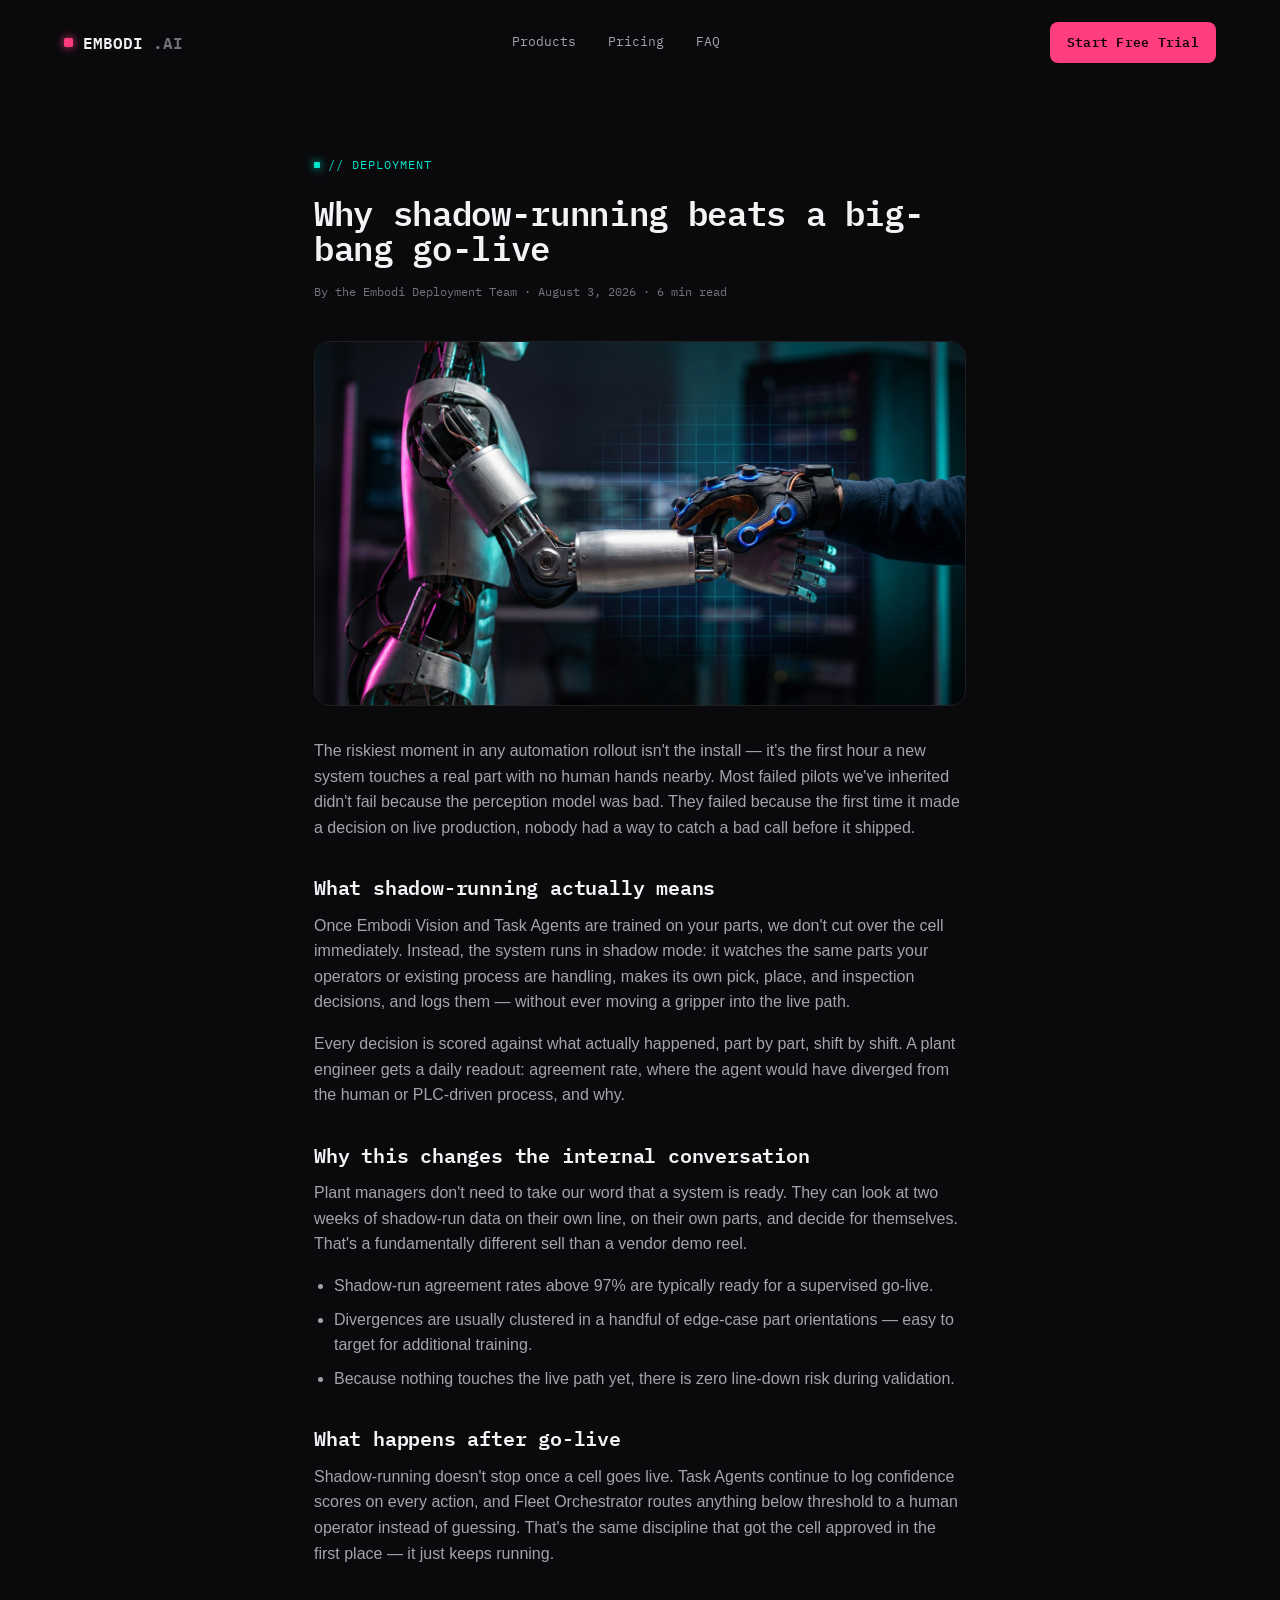
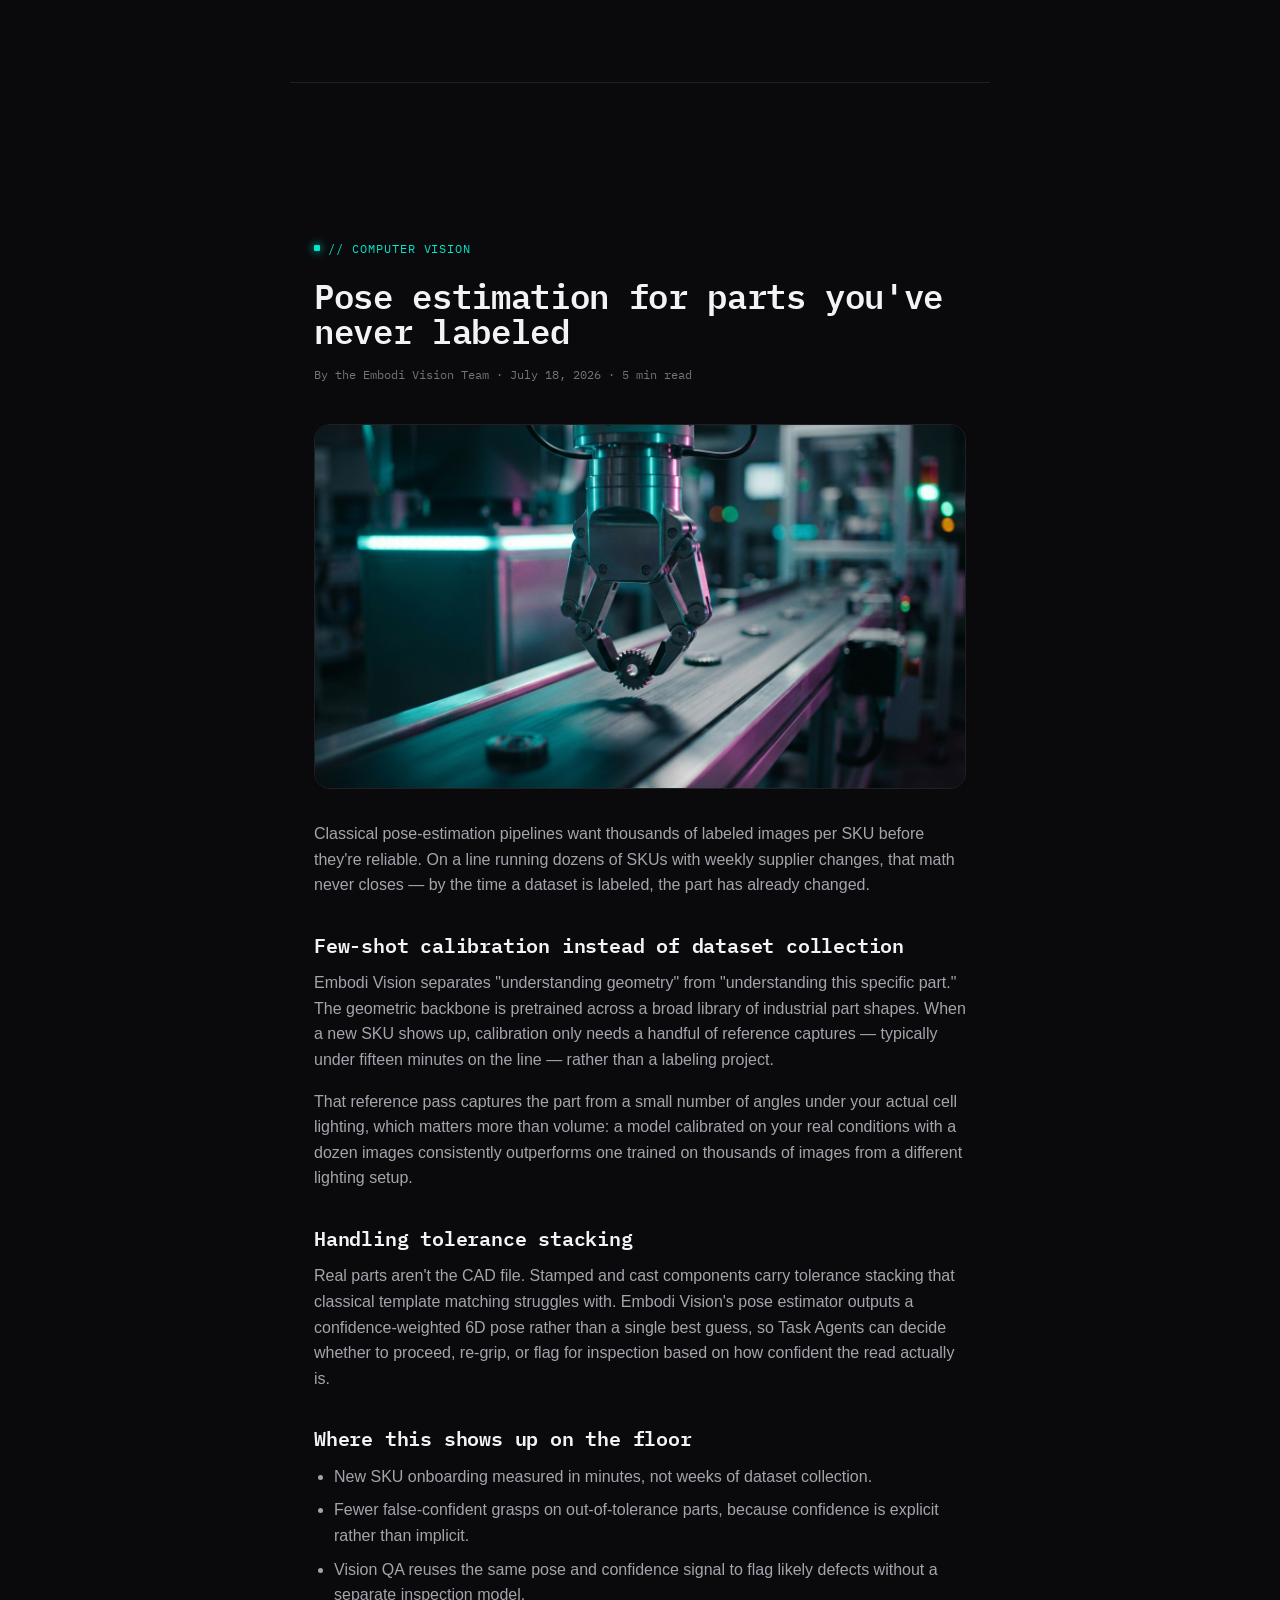
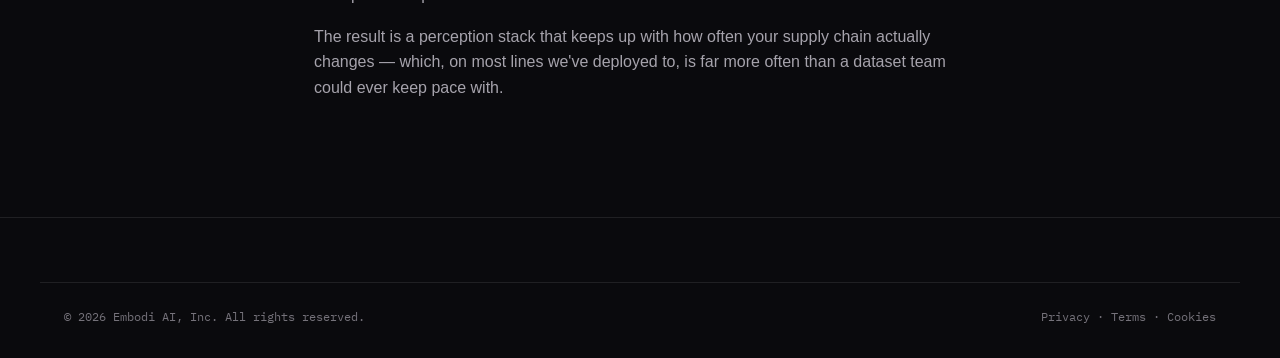
==== blog.html @ 9c12f844 "Add files via upload" ====
<!DOCTYPE html>
<html lang="en">
<head>
<meta charset="UTF-8"><meta name="viewport" content="width=device-width, initial-scale=1.0">
<title>Resources — Embodi AI</title>
<link href="https://fonts.googleapis.com/css2?family=IBM+Plex+Mono:wght@400;500;600;700&display=swap" rel="stylesheet">
<link rel="stylesheet" href="css/styles.css">
</head>
<body>
<nav class="nav scrolled"><div class="wrap"><a href="index.html" class="brand"><span class="dot"></span>EMBODI<span style="color:var(--text-3)">.AI</span></a><div class="nav-links"><a href="index.html#products">Products</a><a href="index.html#pricing">Pricing</a><a href="index.html#faq">FAQ</a></div><div class="nav-cta"><a href="register.html" class="btn btn-primary btn-sm">Start Free Trial</a></div></div></nav>

<article class="article wrap" id="article-1">
  <span class="mono-tag">// deployment</span>
  <h1>Why shadow-running beats a big-bang go-live</h1>
  <div class="meta">By the Embodi Deployment Team · August 3, 2026 · 6 min read</div>
  <img src="images/poster-ai-training.jpg" alt="Technician training a robot arm via demonstration alongside a computer vision overlay">
  <p>The riskiest moment in any automation rollout isn't the install — it's the first hour a new system touches a real part with no human hands nearby. Most failed pilots we've inherited didn't fail because the perception model was bad. They failed because the first time it made a decision on live production, nobody had a way to catch a bad call before it shipped.</p>
  <h2>What shadow-running actually means</h2>
  <p>Once Embodi Vision and Task Agents are trained on your parts, we don't cut over the cell immediately. Instead, the system runs in shadow mode: it watches the same parts your operators or existing process are handling, makes its own pick, place, and inspection decisions, and logs them — without ever moving a gripper into the live path.</p>
  <p>Every decision is scored against what actually happened, part by part, shift by shift. A plant engineer gets a daily readout: agreement rate, where the agent would have diverged from the human or PLC-driven process, and why.</p>
  <h2>Why this changes the internal conversation</h2>
  <p>Plant managers don't need to take our word that a system is ready. They can look at two weeks of shadow-run data on their own line, on their own parts, and decide for themselves. That's a fundamentally different sell than a vendor demo reel.</p>
  <ul>
    <li>Shadow-run agreement rates above 97% are typically ready for a supervised go-live.</li>
    <li>Divergences are usually clustered in a handful of edge-case part orientations — easy to target for additional training.</li>
    <li>Because nothing touches the live path yet, there is zero line-down risk during validation.</li>
  </ul>
  <h2>What happens after go-live</h2>
  <p>Shadow-running doesn't stop once a cell goes live. Task Agents continue to log confidence scores on every action, and Fleet Orchestrator routes anything below threshold to a human operator instead of guessing. That's the same discipline that got the cell approved in the first place — it just keeps running.</p>
</article>

<article class="article wrap" id="article-2" style="border-top:1px solid var(--border);">
  <span class="mono-tag">// computer vision</span>
  <h1>Pose estimation for parts you've never labeled</h1>
  <div class="meta">By the Embodi Vision Team · July 18, 2026 · 5 min read</div>
  <img src="images/poster-robot-demo.jpg" alt="Robotic gripper precisely picking a small mechanical part off a conveyor belt">
  <p>Classical pose-estimation pipelines want thousands of labeled images per SKU before they're reliable. On a line running dozens of SKUs with weekly supplier changes, that math never closes — by the time a dataset is labeled, the part has already changed.</p>
  <h2>Few-shot calibration instead of dataset collection</h2>
  <p>Embodi Vision separates "understanding geometry" from "understanding this specific part." The geometric backbone is pretrained across a broad library of industrial part shapes. When a new SKU shows up, calibration only needs a handful of reference captures — typically under fifteen minutes on the line — rather than a labeling project.</p>
  <p>That reference pass captures the part from a small number of angles under your actual cell lighting, which matters more than volume: a model calibrated on your real conditions with a dozen images consistently outperforms one trained on thousands of images from a different lighting setup.</p>
  <h2>Handling tolerance stacking</h2>
  <p>Real parts aren't the CAD file. Stamped and cast components carry tolerance stacking that classical template matching struggles with. Embodi Vision's pose estimator outputs a confidence-weighted 6D pose rather than a single best guess, so Task Agents can decide whether to proceed, re-grip, or flag for inspection based on how confident the read actually is.</p>
  <h2>Where this shows up on the floor</h2>
  <ul>
    <li>New SKU onboarding measured in minutes, not weeks of dataset collection.</li>
    <li>Fewer false-confident grasps on out-of-tolerance parts, because confidence is explicit rather than implicit.</li>
    <li>Vision QA reuses the same pose and confidence signal to flag likely defects without a separate inspection model.</li>
  </ul>
  <p>The result is a perception stack that keeps up with how often your supply chain actually changes — which, on most lines we've deployed to, is far more often than a dataset team could ever keep pace with.</p>
</article>

<footer><div class="wrap footer-bottom"><span>© 2026 Embodi AI, Inc. All rights reserved.</span><span><a href="privacy.html">Privacy</a> · <a href="terms.html">Terms</a> · <a href="cookies.html">Cookies</a></span></div></footer>
<script src="js/main.js"></script>
</body></html>
---- css/styles.css ----
/* ===========================================================
   EMBODI AI — Design tokens (Monospace Technical / Bento Mosaic)
=========================================================== */
:root{
  --primary:#FF3D7F;
  --secondary:#101014;
  --accent:#00E5CC;
  --soft:#FFF5F8;
  --muted:#75727A;

  --bg:#0A0A0D;
  --surface:#131317;
  --surface-2:#1A1A20;
  --border:rgba(255,255,255,0.09);
  --border-strong:rgba(255,255,255,0.16);
  --text:#F3F2F5;
  --text-2:#A6A3AC;
  --text-3:#75727A;

  --mono:'IBM Plex Mono','SFMono-Regular',Consolas,'Liberation Mono',Menlo,monospace;
  --sans:-apple-system,BlinkMacSystemFont,'Inter','Segoe UI',Roboto,Helvetica,Arial,sans-serif;

  --radius:10px;
  --radius-lg:16px;
  --space-1:4px;--space-2:8px;--space-3:12px;--space-4:16px;--space-5:24px;--space-6:32px;--space-7:48px;--space-8:64px;
  --max:1200px;
  --dur:220ms;
  --ease:cubic-bezier(.16,.84,.44,1);
}

*{margin:0;padding:0;box-sizing:border-box;}
html{scroll-behavior:smooth;}
@media (prefers-reduced-motion:reduce){html{scroll-behavior:auto;}*{animation-duration:0.01ms !important;animation-iteration-count:1 !important;transition-duration:0.01ms !important;}}

body{
  background:var(--bg);
  color:var(--text);
  font-family:var(--sans);
  font-size:16px;
  line-height:1.6;
  -webkit-font-smoothing:antialiased;
  overflow-x:hidden;
}

a{color:inherit;text-decoration:none;}
img{max-width:100%;display:block;}
ul{list-style:none;}
button{font-family:inherit;cursor:pointer;}

.wrap{max-width:var(--max);margin:0 auto;padding:0 24px;}
@media (max-width:640px){.wrap{padding:0 18px;}}

.mono-tag{
  font-family:var(--mono);
  font-size:12px;
  letter-spacing:.08em;
  text-transform:uppercase;
  color:var(--accent);
  display:inline-flex;
  align-items:center;
  gap:8px;
}
.mono-tag::before{content:'';width:6px;height:6px;border-radius:1px;background:var(--accent);box-shadow:0 0 8px var(--accent);}

h1,h2,h3,h4{
  font-family:var(--mono);
  font-weight:600;
  letter-spacing:-0.01em;
  color:var(--text);
}
h1{font-size:clamp(34px,5.4vw,64px);line-height:1.05;}
h2{font-size:clamp(26px,3.4vw,40px);line-height:1.12;}
h3{font-size:19px;line-height:1.3;}
p{color:var(--text-2);}

.section-head{max-width:640px;margin-bottom:var(--space-7);}
.section-head .mono-tag{margin-bottom:var(--space-3);}
.section-head h2{margin-bottom:var(--space-3);}
.section-head p{font-size:16px;}

section{padding:var(--space-8) 0;position:relative;}
@media (max-width:780px){section{padding:56px 0;}}

/* ---------- Buttons ---------- */
.btn{
  display:inline-flex;align-items:center;justify-content:center;gap:8px;
  font-family:var(--mono);font-size:14px;font-weight:600;letter-spacing:.02em;
  padding:13px 22px;border-radius:8px;border:1px solid transparent;
  transition:transform var(--dur) var(--ease),background var(--dur) var(--ease),border-color var(--dur) var(--ease),box-shadow var(--dur) var(--ease);
  min-height:44px;white-space:nowrap;
}
.btn-primary{background:var(--primary);color:#100008;box-shadow:0 0 0 0 rgba(255,61,127,.5);}
.btn-primary:hover{transform:translateY(-1px);box-shadow:0 8px 24px -8px rgba(255,61,127,.6);}
.btn-ghost{background:transparent;color:var(--text);border-color:var(--border-strong);}
.btn-ghost:hover{border-color:var(--accent);color:var(--accent);}
.btn-accent{background:var(--accent);color:#062420;}
.btn-accent:hover{transform:translateY(-1px);box-shadow:0 8px 24px -8px rgba(0,229,204,.5);}
.btn-sm{padding:9px 16px;font-size:13px;min-height:36px;}
.btn-block{width:100%;}

/* ---------- Nav ---------- */
.nav{
  position:fixed;top:0;left:0;right:0;z-index:100;
  border-bottom:1px solid transparent;
  background:rgba(10,10,13,0.7);backdrop-filter:blur(10px);
  transition:padding var(--dur) var(--ease),border-color var(--dur) var(--ease),background var(--dur) var(--ease);
}
.nav .wrap{display:flex;align-items:center;justify-content:space-between;padding-top:22px;padding-bottom:22px;transition:padding var(--dur) var(--ease);}
.nav.scrolled .wrap{padding-top:13px;padding-bottom:13px;}
.nav.scrolled{border-color:var(--border);}
.brand{display:flex;align-items:center;gap:10px;font-family:var(--mono);font-weight:600;font-size:16px;}
.brand .dot{width:9px;height:9px;background:var(--primary);border-radius:2px;box-shadow:0 0 10px var(--primary);}
.nav-links{display:flex;align-items:center;gap:32px;}
.nav-links a{font-family:var(--mono);font-size:13px;color:var(--text-2);transition:color var(--dur);}
.nav-links a:hover{color:var(--text);}
.nav-cta{display:flex;align-items:center;gap:12px;}
.nav-toggle{display:none;background:none;border:1px solid var(--border-strong);border-radius:6px;width:40px;height:40px;color:var(--text);}
@media (max-width:900px){
  .nav-links{position:fixed;top:64px;left:0;right:0;background:var(--surface);border-bottom:1px solid var(--border);flex-direction:column;align-items:flex-start;gap:0;padding:8px 24px 20px;transform:translateY(-8px);opacity:0;pointer-events:none;transition:opacity var(--dur),transform var(--dur);}
  .nav-links.open{opacity:1;pointer-events:auto;transform:translateY(0);}
  .nav-links a{padding:12px 0;width:100%;border-bottom:1px solid var(--border);}
  .nav-toggle{display:flex;align-items:center;justify-content:center;}
  .nav-cta .btn-ghost{display:none;}
}

/* ---------- Hero ---------- */
.hero{padding-top:150px;padding-bottom:var(--space-8);position:relative;}
.hero-grid{display:grid;grid-template-columns:1.1fr .9fr;gap:48px;align-items:center;}
@media (max-width:900px){.hero-grid{grid-template-columns:1fr;gap:36px;}}
.hero-copy p.lead{font-size:18px;margin:20px 0 32px;max-width:520px;}
.hero-actions{display:flex;gap:14px;flex-wrap:wrap;margin-bottom:36px;}
.hero-stats{display:flex;gap:32px;flex-wrap:wrap;border-top:1px solid var(--border);padding-top:24px;}
.hero-stats div{display:flex;flex-direction:column;gap:4px;}
.hero-stats .num{font-family:var(--mono);font-size:24px;color:var(--text);}
.hero-stats .lbl{font-size:12px;color:var(--text-3);text-transform:uppercase;letter-spacing:.06em;}
.hero-visual{position:relative;border:1px solid var(--border);border-radius:var(--radius-lg);overflow:hidden;background:var(--surface);}
.hero-visual img{width:100%;height:100%;object-fit:cover;aspect-ratio:4/3;}
.hero-visual::after{content:'';position:absolute;inset:0;background:linear-gradient(180deg,rgba(10,10,13,0) 40%,rgba(10,10,13,.85));}
.hero-visual .frame-label{position:absolute;top:14px;left:14px;z-index:2;font-family:var(--mono);font-size:11px;color:var(--accent);background:rgba(10,10,13,.6);padding:5px 9px;border:1px solid var(--border);border-radius:5px;letter-spacing:.05em;}
.hero-visual .rec{position:absolute;top:14px;right:14px;z-index:2;font-family:var(--mono);font-size:11px;color:var(--primary);display:flex;align-items:center;gap:6px;background:rgba(10,10,13,.6);padding:5px 9px;border:1px solid var(--border);border-radius:5px;}
.hero-visual .rec::before{content:'';width:6px;height:6px;border-radius:50%;background:var(--primary);animation:pulse 1.4s infinite;}
@keyframes pulse{0%,100%{opacity:1;}50%{opacity:.3;}}

.logo-strip{border-top:1px solid var(--border);border-bottom:1px solid var(--border);padding:28px 0;}
.logo-strip .wrap{display:flex;align-items:center;justify-content:space-between;flex-wrap:wrap;gap:20px;}
.logo-strip span{font-family:var(--mono);font-size:13px;color:var(--text-3);letter-spacing:.04em;}

/* ---------- Bento grid ---------- */
.bento{display:grid;grid-template-columns:repeat(4,1fr);grid-auto-rows:minmax(180px,auto);gap:16px;}
@media (max-width:900px){.bento{grid-template-columns:repeat(2,1fr);}}
@media (max-width:560px){.bento{grid-template-columns:1fr;}}
.bento-card{
  grid-column:span 2;background:var(--surface);border:1px solid var(--border);border-radius:var(--radius-lg);
  padding:28px;display:flex;flex-direction:column;justify-content:flex-end;position:relative;overflow:hidden;
  transition:border-color var(--dur) var(--ease),transform var(--dur) var(--ease);
}
.bento-card:hover{border-color:var(--border-strong);transform:translateY(-2px);}
.bento-card.c-1{grid-column:span 2;grid-row:span 2;}
.bento-card.c-2{grid-column:span 2;}
.bento-card.c-3{grid-column:span 1;}
.bento-card.c-4{grid-column:span 1;}
.bento-card.c-wide{grid-column:span 4;}
@media (max-width:900px){.bento-card,.bento-card.c-1,.bento-card.c-2,.bento-card.c-3,.bento-card.c-4,.bento-card.c-wide{grid-column:span 2;grid-row:auto;}}
@media (max-width:560px){.bento-card,.bento-card.c-1,.bento-card.c-2,.bento-card.c-3,.bento-card.c-4,.bento-card.c-wide{grid-column:span 1;}}
.bento-card .idx{position:absolute;top:20px;right:20px;font-family:var(--mono);font-size:12px;color:var(--text-3);}
.bento-card .icon{width:38px;height:38px;border:1px solid var(--border-strong);border-radius:8px;display:flex;align-items:center;justify-content:center;color:var(--accent);margin-bottom:16px;font-family:var(--mono);}
.bento-card h3{margin-bottom:8px;}
.bento-card p{font-size:14px;}
.bento-card.glow{background:radial-gradient(120% 120% at 0% 0%, rgba(255,61,127,.14), var(--surface) 55%);}
.bento-card.glow-accent{background:radial-gradient(120% 120% at 100% 0%, rgba(0,229,204,.14), var(--surface) 55%);}

/* ---------- Product / video section ---------- */
.product-tabs{display:flex;gap:10px;flex-wrap:wrap;margin-bottom:32px;}
.product-tab{font-family:var(--mono);font-size:13px;padding:9px 16px;border:1px solid var(--border);border-radius:7px;color:var(--text-2);background:var(--surface);transition:all var(--dur);}
.product-tab.active{color:var(--bg);background:var(--accent);border-color:var(--accent);}

.video-showcase{display:grid;grid-template-columns:1.3fr 1fr;gap:20px;}
@media (max-width:900px){.video-showcase{grid-template-columns:1fr;}}
.video-primary{position:relative;border-radius:var(--radius-lg);overflow:hidden;border:1px solid var(--border);background:var(--surface);aspect-ratio:16/10;}
.video-primary video,.video-primary .poster-img{width:100%;height:100%;object-fit:cover;position:absolute;inset:0;}
.video-primary .poster-img{transition:opacity var(--dur) var(--ease);}
.video-primary.playing .poster-img{opacity:0;pointer-events:none;}
.video-caption{position:absolute;bottom:0;left:0;right:0;padding:20px;background:linear-gradient(180deg,transparent,rgba(0,0,0,.75));z-index:2;display:flex;justify-content:space-between;align-items:flex-end;gap:12px;}
.video-caption .path{font-family:var(--mono);font-size:11px;color:var(--accent);}
.play-btn{position:absolute;top:50%;left:50%;transform:translate(-50%,-50%);width:64px;height:64px;border-radius:50%;background:rgba(10,10,13,.55);border:1px solid rgba(255,255,255,.3);display:flex;align-items:center;justify-content:center;color:#fff;z-index:3;transition:transform var(--dur),background var(--dur);backdrop-filter:blur(4px);}
.play-btn:hover{transform:translate(-50%,-50%) scale(1.08);background:var(--primary);}
.video-primary.playing .play-btn{opacity:0;pointer-events:none;}

.video-list{display:flex;flex-direction:column;gap:14px;}
.video-thumb{display:flex;gap:14px;padding:12px;border:1px solid var(--border);border-radius:12px;background:var(--surface);cursor:pointer;transition:border-color var(--dur);}
.video-thumb:hover{border-color:var(--accent);}
.video-thumb.active{border-color:var(--accent);background:var(--surface-2);}
.video-thumb .thumb-img{width:88px;height:64px;border-radius:8px;overflow:hidden;flex-shrink:0;position:relative;}
.video-thumb .thumb-img img{width:100%;height:100%;object-fit:cover;}
.video-thumb .thumb-img::after{content:'▶';position:absolute;inset:0;display:flex;align-items:center;justify-content:center;font-size:11px;color:#fff;background:rgba(0,0,0,.25);}
.video-thumb .meta h4{font-family:var(--mono);font-size:13px;margin-bottom:4px;color:var(--text);}
.video-thumb .meta span{font-size:12px;color:var(--text-3);font-family:var(--mono);}

.video-note{margin-top:20px;padding:14px 16px;border:1px dashed var(--border-strong);border-radius:10px;font-family:var(--mono);font-size:12px;color:var(--text-3);display:flex;gap:10px;align-items:flex-start;}

/* ---------- Tool ---------- */
.tool-card{background:var(--surface);border:1px solid var(--border);border-radius:var(--radius-lg);padding:36px;display:grid;grid-template-columns:1fr 1fr;gap:32px;}
@media (max-width:800px){.tool-card{grid-template-columns:1fr;padding:24px;}}
.field{margin-bottom:16px;}
.field label{display:block;font-family:var(--mono);font-size:12px;color:var(--text-2);margin-bottom:8px;text-transform:uppercase;letter-spacing:.05em;}
.field select,.field input{
  width:100%;background:var(--bg);border:1px solid var(--border-strong);color:var(--text);
  padding:11px 12px;border-radius:7px;font-family:var(--sans);font-size:14px;min-height:44px;
}
.field select:focus,.field input:focus{outline:2px solid var(--accent);outline-offset:1px;}
.tool-output{background:var(--bg);border:1px solid var(--border);border-radius:10px;padding:20px;font-family:var(--mono);font-size:13px;color:var(--text-2);min-height:220px;}
.tool-output .line{margin-bottom:8px;display:flex;justify-content:space-between;gap:12px;border-bottom:1px dashed var(--border);padding-bottom:8px;}
.tool-output .line b{color:var(--text);font-weight:600;}
.tool-output .verdict{margin-top:14px;padding:12px;border-radius:8px;background:rgba(0,229,204,.08);border:1px solid rgba(0,229,204,.35);color:var(--accent);}
.tool-output .placeholder{color:var(--text-3);}

/* ---------- How it works ---------- */
.steps{display:grid;grid-template-columns:repeat(4,1fr);gap:20px;}
@media (max-width:900px){.steps{grid-template-columns:repeat(2,1fr);}}
@media (max-width:560px){.steps{grid-template-columns:1fr;}}
.step{border:1px solid var(--border);border-radius:12px;padding:22px;background:var(--surface);}
.step .num{font-family:var(--mono);color:var(--primary);font-size:13px;margin-bottom:14px;display:block;}

/* ---------- Testimonials ---------- */
.testi-track{overflow:hidden;position:relative;}
.testi-slide{display:none;border:1px solid var(--border);border-radius:var(--radius-lg);background:var(--surface);padding:36px;}
.testi-slide.active{display:block;}
.testi-slide p{font-size:19px;color:var(--text);font-family:var(--sans);margin-bottom:24px;}
.testi-person{display:flex;justify-content:space-between;align-items:center;font-family:var(--mono);font-size:13px;color:var(--text-2);flex-wrap:wrap;gap:8px;}
.testi-dots{display:flex;gap:8px;justify-content:center;margin-top:20px;}
.testi-dots button{width:8px;height:8px;border-radius:50%;border:none;background:var(--border-strong);}
.testi-dots button.active{background:var(--accent);}

/* ---------- Pricing ---------- */
.pricing-grid{display:grid;grid-template-columns:repeat(3,1fr);gap:20px;}
@media (max-width:900px){.pricing-grid{grid-template-columns:1fr;}}
.price-card{border:1px solid var(--border);border-radius:var(--radius-lg);padding:30px;background:var(--surface);display:flex;flex-direction:column;}
.price-card.featured{border-color:var(--primary);background:radial-gradient(140% 100% at 50% 0%,rgba(255,61,127,.12),var(--surface) 60%);position:relative;}
.price-card.featured::before{content:'MOST DEPLOYED';position:absolute;top:-1px;right:20px;background:var(--primary);color:#100008;font-family:var(--mono);font-size:10px;letter-spacing:.06em;padding:5px 10px;border-radius:0 0 6px 6px;}
.price-name{font-family:var(--mono);font-size:13px;color:var(--text-3);text-transform:uppercase;letter-spacing:.06em;margin-bottom:14px;}
.price-amount{font-family:var(--mono);font-size:38px;color:var(--text);margin-bottom:4px;}
.price-amount span{font-size:14px;color:var(--text-3);}
.price-desc{font-size:14px;margin-bottom:24px;}
.price-features{margin-bottom:28px;flex-grow:1;}
.price-features li{font-size:14px;color:var(--text-2);padding:9px 0;border-bottom:1px solid var(--border);display:flex;gap:10px;}
.price-features li::before{content:'✓';color:var(--accent);font-family:var(--mono);}

/* ---------- FAQ ---------- */
.faq-item{border-bottom:1px solid var(--border);}
.faq-q{display:flex;justify-content:space-between;align-items:center;padding:22px 0;cursor:pointer;gap:16px;}
.faq-q h3{font-size:16px;}
.faq-q .plus{font-family:var(--mono);color:var(--accent);flex-shrink:0;transition:transform var(--dur);}
.faq-item.open .plus{transform:rotate(45deg);}
.faq-a{max-height:0;overflow:hidden;transition:max-height var(--dur) var(--ease);}
.faq-a p{padding-bottom:22px;font-size:15px;max-width:680px;}

/* ---------- Blog teaser ---------- */
.blog-grid{display:grid;grid-template-columns:repeat(3,1fr);gap:20px;}
@media (max-width:900px){.blog-grid{grid-template-columns:1fr;}}
.blog-card{border:1px solid var(--border);border-radius:var(--radius-lg);background:var(--surface);padding:26px;display:flex;flex-direction:column;transition:border-color var(--dur);}
.blog-card:hover{border-color:var(--accent);}
.blog-card .mono-tag{margin-bottom:16px;}
.blog-card h3{margin-bottom:10px;}
.blog-card p{font-size:14px;margin-bottom:20px;flex-grow:1;}
.blog-card .read{font-family:var(--mono);font-size:13px;color:var(--accent);}

/* ---------- CTA banner ---------- */
.cta-banner{border:1px solid var(--border);border-radius:var(--radius-lg);background:radial-gradient(120% 160% at 50% 100%,rgba(255,61,127,.16),var(--surface) 60%);padding:64px 40px;text-align:center;}
.cta-banner h2{margin-bottom:14px;}
.cta-banner p{margin:0 auto 30px;max-width:520px;}
.cta-actions{display:flex;gap:14px;justify-content:center;flex-wrap:wrap;}

/* ---------- Footer ---------- */
footer{border-top:1px solid var(--border);padding:64px 0 32px;}
.footer-grid{display:grid;grid-template-columns:1.4fr 1fr 1fr 1fr;gap:32px;margin-bottom:48px;}
@media (max-width:800px){.footer-grid{grid-template-columns:1fr 1fr;}}
@media (max-width:480px){.footer-grid{grid-template-columns:1fr;}}
.footer-brand p{font-size:14px;max-width:280px;margin-top:14px;}
.footer-col h4{font-family:var(--mono);font-size:12px;color:var(--text-3);text-transform:uppercase;letter-spacing:.06em;margin-bottom:16px;}
.footer-col a{display:block;font-size:14px;color:var(--text-2);padding:6px 0;}
.footer-col a:hover{color:var(--accent);}
.footer-bottom{border-top:1px solid var(--border);padding-top:24px;display:flex;justify-content:space-between;align-items:center;flex-wrap:wrap;gap:12px;}
.footer-bottom span{font-family:var(--mono);font-size:12px;color:var(--text-3);}

/* ---------- Cookie banner ---------- */
.cookie-banner{position:fixed;bottom:20px;left:20px;right:20px;max-width:520px;z-index:200;background:var(--surface-2);border:1px solid var(--border-strong);border-radius:var(--radius-lg);padding:22px;box-shadow:0 20px 50px -20px rgba(0,0,0,.6);transform:translateY(20px);opacity:0;pointer-events:none;transition:transform var(--dur) var(--ease),opacity var(--dur) var(--ease);}
.cookie-banner.show{transform:translateY(0);opacity:1;pointer-events:auto;}
.cookie-banner p{font-size:13px;margin-bottom:16px;}
.cookie-banner .actions{display:flex;gap:10px;flex-wrap:wrap;}

/* ---------- Reveal ---------- */
.reveal{opacity:0;transform:translateY(14px);transition:opacity .6s var(--ease),transform .6s var(--ease);}
.reveal.in{opacity:1;transform:translateY(0);}
@media (prefers-reduced-motion:reduce){.reveal{opacity:1;transform:none;}}

/* ---------- Simple pages (legal/auth) ---------- */
.simple-page{padding-top:140px;padding-bottom:96px;}
.simple-page .doc{max-width:760px;}
.simple-page h1{font-size:32px;margin-bottom:12px;}
.simple-page .updated{font-family:var(--mono);font-size:12px;color:var(--text-3);margin-bottom:40px;}
.simple-page h2{font-size:19px;margin:32px 0 12px;}
.simple-page p,.simple-page li{color:var(--text-2);font-size:15px;margin-bottom:12px;}
.simple-page ul{padding-left:20px;}
.simple-page li{list-style:disc;}

.auth-wrap{max-width:420px;margin:0 auto;padding-top:150px;padding-bottom:100px;}
.auth-card{border:1px solid var(--border);border-radius:var(--radius-lg);background:var(--surface);padding:36px;}
.auth-card h1{font-size:24px;margin-bottom:8px;}
.auth-card .sub{font-size:14px;color:var(--text-2);margin-bottom:28px;}
.auth-divider{display:flex;align-items:center;gap:12px;margin:22px 0;font-family:var(--mono);font-size:11px;color:var(--text-3);text-transform:uppercase;}
.auth-divider::before,.auth-divider::after{content:'';flex:1;height:1px;background:var(--border);}
.auth-foot{text-align:center;font-size:13px;color:var(--text-2);margin-top:20px;}
.auth-foot a{color:var(--accent);}

/* Blog article page */
.article{max-width:700px;margin:0 auto;padding-top:150px;padding-bottom:100px;}
.article .mono-tag{margin-bottom:20px;}
.article h1{font-size:34px;margin-bottom:16px;}
.article .meta{font-family:var(--mono);font-size:12px;color:var(--text-3);margin-bottom:40px;}
.article h2{font-size:20px;margin:36px 0 14px;}
.article p{color:var(--text-2);font-size:16px;margin-bottom:16px;}
.article img{border-radius:var(--radius-lg);margin:32px 0;border:1px solid var(--border);}
.article ul{padding-left:20px;margin-bottom:16px;}
.article li{color:var(--text-2);list-style:disc;margin-bottom:8px;}
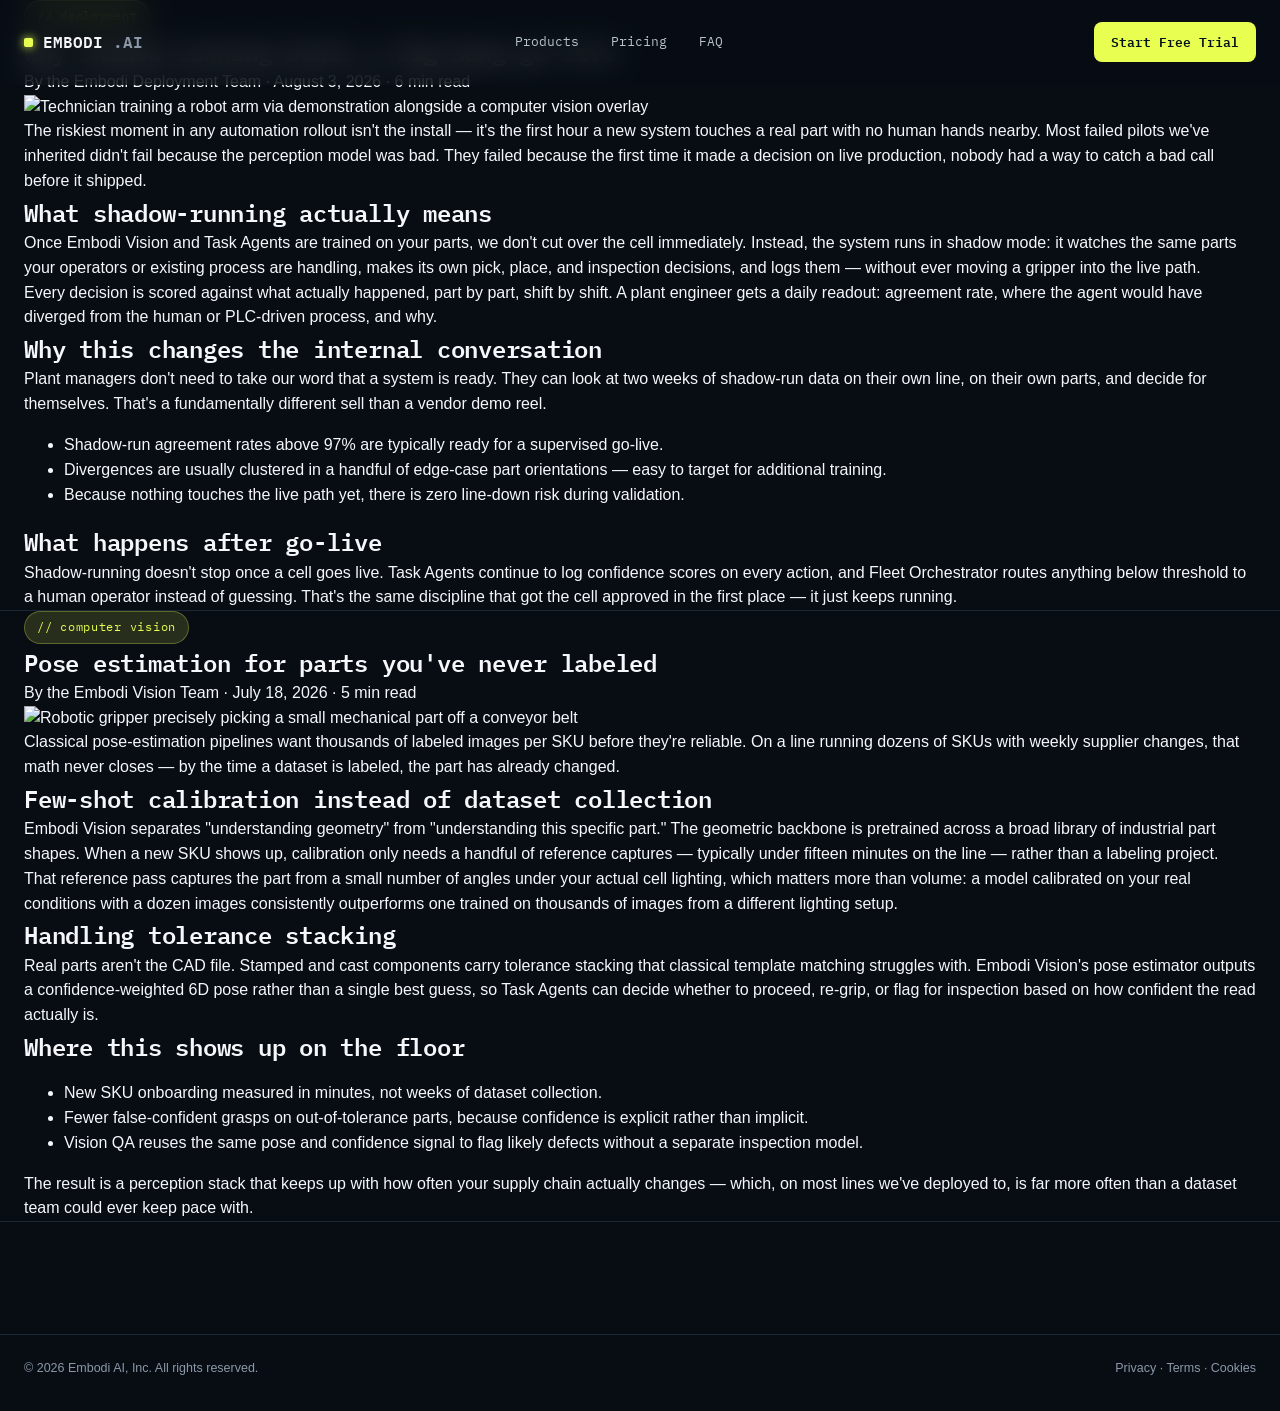
==== commit 6e74954e: "Add files via upload" ====
--- a/blog.html
+++ b/blog.html
@@ -7,7 +7,7 @@
 <link rel="stylesheet" href="css/styles.css">
 </head>
 <body>
-<nav class="nav scrolled"><div class="wrap"><a href="index.html" class="brand"><span class="dot"></span>EMBODI<span style="color:var(--text-3)">.AI</span></a><div class="nav-links"><a href="index.html#products">Products</a><a href="index.html#pricing">Pricing</a><a href="index.html#faq">FAQ</a></div><div class="nav-cta"><a href="register.html" class="btn btn-primary btn-sm">Start Free Trial</a></div></div></nav>
+<nav class="nav scrolled"><div class="wrap"><a href="index.html" class="brand"><span class="brand-text"><span class="dot"></span>EMBODI<span style="color:var(--text-3)">.AI</span></span><img class="logo-img" alt="Embodi AI logo"></a><div class="nav-links"><a href="index.html#products">Products</a><a href="index.html#pricing">Pricing</a><a href="index.html#faq">FAQ</a></div><div class="nav-cta"><a href="register.html" class="btn btn-primary btn-sm">Start Free Trial</a></div></div></nav>
 
 <article class="article wrap" id="article-1">
   <span class="mono-tag">// deployment</span>
--- a/css/styles.css
+++ b/css/styles.css
@@ -1,324 +1,238 @@
-/* ===========================================================
-   EMBODI AI — Design tokens (Monospace Technical / Bento Mosaic)
-=========================================================== */
+/* Embodi AI — Industrial Dark + Cyan theme */
 :root{
-  --primary:#FF3D7F;
-  --secondary:#101014;
-  --accent:#00E5CC;
-  --soft:#FFF5F8;
-  --muted:#75727A;
-
-  --bg:#0A0A0D;
-  --surface:#131317;
-  --surface-2:#1A1A20;
-  --border:rgba(255,255,255,0.09);
-  --border-strong:rgba(255,255,255,0.16);
-  --text:#F3F2F5;
-  --text-2:#A6A3AC;
-  --text-3:#75727A;
-
-  --mono:'IBM Plex Mono','SFMono-Regular',Consolas,'Liberation Mono',Menlo,monospace;
-  --sans:-apple-system,BlinkMacSystemFont,'Inter','Segoe UI',Roboto,Helvetica,Arial,sans-serif;
-
+  --bg:#080D14;
+  --surface:#101820;
+  --surface-2:#16202B;
+  --primary:#E8FF52;
+  --primary-dim:rgba(232,255,82,.14);
+  --accent:#FFF176;
+  --text:#F5F7FA;
+  --text-2:#B7C2CC;
+  --text-3:#8B98A8;
+  --border:#1B2733;
+  --border-strong:#24313D;
+  --mono:'IBM Plex Mono',ui-monospace,SFMono-Regular,Menlo,monospace;
+  --sans:-apple-system,BlinkMacSystemFont,'Segoe UI',Roboto,Helvetica,Arial,sans-serif;
   --radius:10px;
   --radius-lg:16px;
   --space-1:4px;--space-2:8px;--space-3:12px;--space-4:16px;--space-5:24px;--space-6:32px;--space-7:48px;--space-8:64px;
-  --max:1200px;
+  --max:1760px;
   --dur:220ms;
   --ease:cubic-bezier(.16,.84,.44,1);
 }
-
-*{margin:0;padding:0;box-sizing:border-box;}
+*,*::before,*::after{box-sizing:border-box;}
 html{scroll-behavior:smooth;}
-@media (prefers-reduced-motion:reduce){html{scroll-behavior:auto;}*{animation-duration:0.01ms !important;animation-iteration-count:1 !important;transition-duration:0.01ms !important;}}
-
-body{
-  background:var(--bg);
-  color:var(--text);
-  font-family:var(--sans);
-  font-size:16px;
-  line-height:1.6;
-  -webkit-font-smoothing:antialiased;
-  overflow-x:hidden;
-}
-
+body{margin:0;background:var(--bg);color:var(--text);font-family:var(--sans);line-height:1.55;-webkit-font-smoothing:antialiased;overflow-x:hidden;}
+img{max-width:100%;display:block;}
 a{color:inherit;text-decoration:none;}
-img{max-width:100%;display:block;}
-ul{list-style:none;}
+h1,h2,h3,h4{margin:0;font-family:var(--mono);font-weight:600;letter-spacing:-0.01em;}
+p{margin:0;}
 button{font-family:inherit;cursor:pointer;}
-
 .wrap{max-width:var(--max);margin:0 auto;padding:0 24px;}
 @media (max-width:640px){.wrap{padding:0 18px;}}
-
-.mono-tag{
-  font-family:var(--mono);
-  font-size:12px;
-  letter-spacing:.08em;
-  text-transform:uppercase;
-  color:var(--accent);
-  display:inline-flex;
-  align-items:center;
-  gap:8px;
-}
-.mono-tag::before{content:'';width:6px;height:6px;border-radius:1px;background:var(--accent);box-shadow:0 0 8px var(--accent);}
-
-h1,h2,h3,h4{
-  font-family:var(--mono);
-  font-weight:600;
-  letter-spacing:-0.01em;
-  color:var(--text);
-}
-h1{font-size:clamp(34px,5.4vw,64px);line-height:1.05;}
-h2{font-size:clamp(26px,3.4vw,40px);line-height:1.12;}
-h3{font-size:19px;line-height:1.3;}
-p{color:var(--text-2);}
-
-.section-head{max-width:640px;margin-bottom:var(--space-7);}
-.section-head .mono-tag{margin-bottom:var(--space-3);}
-.section-head h2{margin-bottom:var(--space-3);}
-.section-head p{font-size:16px;}
-
-section{padding:var(--space-8) 0;position:relative;}
-@media (max-width:780px){section{padding:56px 0;}}
-
-/* ---------- Buttons ---------- */
-.btn{
-  display:inline-flex;align-items:center;justify-content:center;gap:8px;
-  font-family:var(--mono);font-size:14px;font-weight:600;letter-spacing:.02em;
-  padding:13px 22px;border-radius:8px;border:1px solid transparent;
-  transition:transform var(--dur) var(--ease),background var(--dur) var(--ease),border-color var(--dur) var(--ease),box-shadow var(--dur) var(--ease);
-  min-height:44px;white-space:nowrap;
-}
-.btn-primary{background:var(--primary);color:#100008;box-shadow:0 0 0 0 rgba(255,61,127,.5);}
-.btn-primary:hover{transform:translateY(-1px);box-shadow:0 8px 24px -8px rgba(255,61,127,.6);}
+.mono-tag{display:inline-flex;align-items:center;gap:8px;font-family:var(--mono);font-size:12px;letter-spacing:.06em;color:var(--primary);background:var(--primary-dim);border:1px solid rgba(232,255,82,.28);padding:6px 12px;border-radius:999px;}
+.section{padding:96px 0;position:relative;}
+@media (max-width:768px){.section{padding:64px 0;}}
+.section-head{max-width:720px;margin:0 auto 48px;text-align:center;}
+.section-head h2{font-size:clamp(26px,3.6vw,38px);margin-top:14px;text-wrap:balance;line-height:1.25;}
+.section-head p{color:var(--text-2);margin-top:14px;font-size:16px;}
+
+/* Buttons */
+.btn{display:inline-flex;align-items:center;justify-content:center;gap:8px;padding:13px 24px;border-radius:8px;font-family:var(--mono);font-size:14px;font-weight:600;border:1px solid transparent;transition:transform var(--dur) var(--ease),background var(--dur),border-color var(--dur),box-shadow var(--dur);white-space:nowrap;}
+.btn-primary{background:var(--primary);color:#04121A;box-shadow:0 0 0 0 rgba(232,255,82,.4);}
+.btn-primary:hover{transform:translateY(-2px);box-shadow:0 8px 24px rgba(232,255,82,.28);}
 .btn-ghost{background:transparent;color:var(--text);border-color:var(--border-strong);}
-.btn-ghost:hover{border-color:var(--accent);color:var(--accent);}
-.btn-accent{background:var(--accent);color:#062420;}
-.btn-accent:hover{transform:translateY(-1px);box-shadow:0 8px 24px -8px rgba(0,229,204,.5);}
-.btn-sm{padding:9px 16px;font-size:13px;min-height:36px;}
-.btn-block{width:100%;}
-
-/* ---------- Nav ---------- */
-.nav{
-  position:fixed;top:0;left:0;right:0;z-index:100;
-  border-bottom:1px solid transparent;
-  background:rgba(10,10,13,0.7);backdrop-filter:blur(10px);
-  transition:padding var(--dur) var(--ease),border-color var(--dur) var(--ease),background var(--dur) var(--ease);
-}
+.btn-ghost:hover{border-color:var(--primary);color:var(--primary);}
+.btn-sm{padding:9px 16px;font-size:13px;}
+.btn-lg{padding:16px 30px;font-size:15px;}
+.btn[disabled]{opacity:.6;cursor:not-allowed;transform:none !important;}
+
+/* Nav */
+.nav{position:fixed;top:0;left:0;right:0;z-index:100;border-bottom:1px solid transparent;background:rgba(8,13,20,.7);backdrop-filter:blur(14px);-webkit-backdrop-filter:blur(14px);}
 .nav .wrap{display:flex;align-items:center;justify-content:space-between;padding-top:22px;padding-bottom:22px;transition:padding var(--dur) var(--ease);}
 .nav.scrolled .wrap{padding-top:13px;padding-bottom:13px;}
 .nav.scrolled{border-color:var(--border);}
 .brand{display:flex;align-items:center;gap:10px;font-family:var(--mono);font-weight:600;font-size:16px;}
+.brand .brand-text{display:flex;align-items:center;gap:10px;}
 .brand .dot{width:9px;height:9px;background:var(--primary);border-radius:2px;box-shadow:0 0 10px var(--primary);}
+.brand .logo-img{display:none;height:28px;width:auto;object-fit:contain;}
+.brand.logo-active .brand-text{display:none;}
+.brand.logo-active .logo-img{display:block;}
 .nav-links{display:flex;align-items:center;gap:32px;}
 .nav-links a{font-family:var(--mono);font-size:13px;color:var(--text-2);transition:color var(--dur);}
 .nav-links a:hover{color:var(--text);}
 .nav-cta{display:flex;align-items:center;gap:12px;}
-.nav-toggle{display:none;background:none;border:1px solid var(--border-strong);border-radius:6px;width:40px;height:40px;color:var(--text);}
+.nav-toggle{display:none;background:none;border:1px solid var(--border-strong);border-radius:8px;width:38px;height:38px;color:var(--text);}
 @media (max-width:900px){
-  .nav-links{position:fixed;top:64px;left:0;right:0;background:var(--surface);border-bottom:1px solid var(--border);flex-direction:column;align-items:flex-start;gap:0;padding:8px 24px 20px;transform:translateY(-8px);opacity:0;pointer-events:none;transition:opacity var(--dur),transform var(--dur);}
-  .nav-links.open{opacity:1;pointer-events:auto;transform:translateY(0);}
-  .nav-links a{padding:12px 0;width:100%;border-bottom:1px solid var(--border);}
+  .nav-links{position:fixed;top:64px;left:0;right:0;background:var(--surface);border-bottom:1px solid var(--border);flex-direction:column;align-items:flex-start;padding:20px 24px;gap:18px;transform:translateY(-8px);opacity:0;pointer-events:none;transition:all var(--dur) var(--ease);}
+  .nav-links.open{transform:translateY(0);opacity:1;pointer-events:auto;}
   .nav-toggle{display:flex;align-items:center;justify-content:center;}
-  .nav-cta .btn-ghost{display:none;}
 }
 
-/* ---------- Hero ---------- */
-.hero{padding-top:150px;padding-bottom:var(--space-8);position:relative;}
-.hero-grid{display:grid;grid-template-columns:1.1fr .9fr;gap:48px;align-items:center;}
-@media (max-width:900px){.hero-grid{grid-template-columns:1fr;gap:36px;}}
-.hero-copy p.lead{font-size:18px;margin:20px 0 32px;max-width:520px;}
-.hero-actions{display:flex;gap:14px;flex-wrap:wrap;margin-bottom:36px;}
-.hero-stats{display:flex;gap:32px;flex-wrap:wrap;border-top:1px solid var(--border);padding-top:24px;}
-.hero-stats div{display:flex;flex-direction:column;gap:4px;}
-.hero-stats .num{font-family:var(--mono);font-size:24px;color:var(--text);}
-.hero-stats .lbl{font-size:12px;color:var(--text-3);text-transform:uppercase;letter-spacing:.06em;}
-.hero-visual{position:relative;border:1px solid var(--border);border-radius:var(--radius-lg);overflow:hidden;background:var(--surface);}
-.hero-visual img{width:100%;height:100%;object-fit:cover;aspect-ratio:4/3;}
-.hero-visual::after{content:'';position:absolute;inset:0;background:linear-gradient(180deg,rgba(10,10,13,0) 40%,rgba(10,10,13,.85));}
-.hero-visual .frame-label{position:absolute;top:14px;left:14px;z-index:2;font-family:var(--mono);font-size:11px;color:var(--accent);background:rgba(10,10,13,.6);padding:5px 9px;border:1px solid var(--border);border-radius:5px;letter-spacing:.05em;}
-.hero-visual .rec{position:absolute;top:14px;right:14px;z-index:2;font-family:var(--mono);font-size:11px;color:var(--primary);display:flex;align-items:center;gap:6px;background:rgba(10,10,13,.6);padding:5px 9px;border:1px solid var(--border);border-radius:5px;}
-.hero-visual .rec::before{content:'';width:6px;height:6px;border-radius:50%;background:var(--primary);animation:pulse 1.4s infinite;}
-@keyframes pulse{0%,100%{opacity:1;}50%{opacity:.3;}}
-
-.logo-strip{border-top:1px solid var(--border);border-bottom:1px solid var(--border);padding:28px 0;}
-.logo-strip .wrap{display:flex;align-items:center;justify-content:space-between;flex-wrap:wrap;gap:20px;}
-.logo-strip span{font-family:var(--mono);font-size:13px;color:var(--text-3);letter-spacing:.04em;}
-
-/* ---------- Bento grid ---------- */
-.bento{display:grid;grid-template-columns:repeat(4,1fr);grid-auto-rows:minmax(180px,auto);gap:16px;}
-@media (max-width:900px){.bento{grid-template-columns:repeat(2,1fr);}}
-@media (max-width:560px){.bento{grid-template-columns:1fr;}}
-.bento-card{
-  grid-column:span 2;background:var(--surface);border:1px solid var(--border);border-radius:var(--radius-lg);
-  padding:28px;display:flex;flex-direction:column;justify-content:flex-end;position:relative;overflow:hidden;
-  transition:border-color var(--dur) var(--ease),transform var(--dur) var(--ease);
-}
-.bento-card:hover{border-color:var(--border-strong);transform:translateY(-2px);}
-.bento-card.c-1{grid-column:span 2;grid-row:span 2;}
-.bento-card.c-2{grid-column:span 2;}
-.bento-card.c-3{grid-column:span 1;}
-.bento-card.c-4{grid-column:span 1;}
-.bento-card.c-wide{grid-column:span 4;}
-@media (max-width:900px){.bento-card,.bento-card.c-1,.bento-card.c-2,.bento-card.c-3,.bento-card.c-4,.bento-card.c-wide{grid-column:span 2;grid-row:auto;}}
-@media (max-width:560px){.bento-card,.bento-card.c-1,.bento-card.c-2,.bento-card.c-3,.bento-card.c-4,.bento-card.c-wide{grid-column:span 1;}}
-.bento-card .idx{position:absolute;top:20px;right:20px;font-family:var(--mono);font-size:12px;color:var(--text-3);}
-.bento-card .icon{width:38px;height:38px;border:1px solid var(--border-strong);border-radius:8px;display:flex;align-items:center;justify-content:center;color:var(--accent);margin-bottom:16px;font-family:var(--mono);}
-.bento-card h3{margin-bottom:8px;}
-.bento-card p{font-size:14px;}
-.bento-card.glow{background:radial-gradient(120% 120% at 0% 0%, rgba(255,61,127,.14), var(--surface) 55%);}
-.bento-card.glow-accent{background:radial-gradient(120% 120% at 100% 0%, rgba(0,229,204,.14), var(--surface) 55%);}
-
-/* ---------- Product / video section ---------- */
-.product-tabs{display:flex;gap:10px;flex-wrap:wrap;margin-bottom:32px;}
-.product-tab{font-family:var(--mono);font-size:13px;padding:9px 16px;border:1px solid var(--border);border-radius:7px;color:var(--text-2);background:var(--surface);transition:all var(--dur);}
-.product-tab.active{color:var(--bg);background:var(--accent);border-color:var(--accent);}
-
-.video-showcase{display:grid;grid-template-columns:1.3fr 1fr;gap:20px;}
-@media (max-width:900px){.video-showcase{grid-template-columns:1fr;}}
-.video-primary{position:relative;border-radius:var(--radius-lg);overflow:hidden;border:1px solid var(--border);background:var(--surface);aspect-ratio:16/10;}
-.video-primary video,.video-primary .poster-img{width:100%;height:100%;object-fit:cover;position:absolute;inset:0;}
-.video-primary .poster-img{transition:opacity var(--dur) var(--ease);}
-.video-primary.playing .poster-img{opacity:0;pointer-events:none;}
-.video-caption{position:absolute;bottom:0;left:0;right:0;padding:20px;background:linear-gradient(180deg,transparent,rgba(0,0,0,.75));z-index:2;display:flex;justify-content:space-between;align-items:flex-end;gap:12px;}
-.video-caption .path{font-family:var(--mono);font-size:11px;color:var(--accent);}
-.play-btn{position:absolute;top:50%;left:50%;transform:translate(-50%,-50%);width:64px;height:64px;border-radius:50%;background:rgba(10,10,13,.55);border:1px solid rgba(255,255,255,.3);display:flex;align-items:center;justify-content:center;color:#fff;z-index:3;transition:transform var(--dur),background var(--dur);backdrop-filter:blur(4px);}
-.play-btn:hover{transform:translate(-50%,-50%) scale(1.08);background:var(--primary);}
-.video-primary.playing .play-btn{opacity:0;pointer-events:none;}
-
-.video-list{display:flex;flex-direction:column;gap:14px;}
-.video-thumb{display:flex;gap:14px;padding:12px;border:1px solid var(--border);border-radius:12px;background:var(--surface);cursor:pointer;transition:border-color var(--dur);}
-.video-thumb:hover{border-color:var(--accent);}
-.video-thumb.active{border-color:var(--accent);background:var(--surface-2);}
-.video-thumb .thumb-img{width:88px;height:64px;border-radius:8px;overflow:hidden;flex-shrink:0;position:relative;}
-.video-thumb .thumb-img img{width:100%;height:100%;object-fit:cover;}
-.video-thumb .thumb-img::after{content:'▶';position:absolute;inset:0;display:flex;align-items:center;justify-content:center;font-size:11px;color:#fff;background:rgba(0,0,0,.25);}
-.video-thumb .meta h4{font-family:var(--mono);font-size:13px;margin-bottom:4px;color:var(--text);}
-.video-thumb .meta span{font-size:12px;color:var(--text-3);font-family:var(--mono);}
-
-.video-note{margin-top:20px;padding:14px 16px;border:1px dashed var(--border-strong);border-radius:10px;font-family:var(--mono);font-size:12px;color:var(--text-3);display:flex;gap:10px;align-items:flex-start;}
-
-/* ---------- Tool ---------- */
-.tool-card{background:var(--surface);border:1px solid var(--border);border-radius:var(--radius-lg);padding:36px;display:grid;grid-template-columns:1fr 1fr;gap:32px;}
-@media (max-width:800px){.tool-card{grid-template-columns:1fr;padding:24px;}}
-.field{margin-bottom:16px;}
-.field label{display:block;font-family:var(--mono);font-size:12px;color:var(--text-2);margin-bottom:8px;text-transform:uppercase;letter-spacing:.05em;}
-.field select,.field input{
-  width:100%;background:var(--bg);border:1px solid var(--border-strong);color:var(--text);
-  padding:11px 12px;border-radius:7px;font-family:var(--sans);font-size:14px;min-height:44px;
-}
-.field select:focus,.field input:focus{outline:2px solid var(--accent);outline-offset:1px;}
-.tool-output{background:var(--bg);border:1px solid var(--border);border-radius:10px;padding:20px;font-family:var(--mono);font-size:13px;color:var(--text-2);min-height:220px;}
-.tool-output .line{margin-bottom:8px;display:flex;justify-content:space-between;gap:12px;border-bottom:1px dashed var(--border);padding-bottom:8px;}
-.tool-output .line b{color:var(--text);font-weight:600;}
-.tool-output .verdict{margin-top:14px;padding:12px;border-radius:8px;background:rgba(0,229,204,.08);border:1px solid rgba(0,229,204,.35);color:var(--accent);}
-.tool-output .placeholder{color:var(--text-3);}
-
-/* ---------- How it works ---------- */
+/* Hero */
+.hero{position:relative;padding-top:170px;padding-bottom:96px;overflow:hidden;isolation:isolate;min-height:680px;}
+.hero-bg{position:absolute;inset:0;z-index:-2;background:var(--bg);}
+.hero-bg video,.hero-bg img{position:absolute;inset:0;width:100%;height:100%;object-fit:cover;opacity:.55;}
+.hero-bg .hero-scrim{position:absolute;inset:0;background:
+  radial-gradient(60% 50% at 50% 0%, rgba(232,255,82,.16), transparent 60%),
+  radial-gradient(40% 40% at 85% 20%, rgba(255,241,118,.08), transparent 60%),
+  linear-gradient(180deg, rgba(8,13,20,.55) 0%, rgba(8,13,20,.85) 60%, var(--bg) 100%);}
+.hero-bg .grid-lines{position:absolute;inset:0;background-image:linear-gradient(rgba(232,255,82,.06) 1px,transparent 1px),linear-gradient(90deg,rgba(232,255,82,.06) 1px,transparent 1px);background-size:48px 48px;mask-image:radial-gradient(60% 60% at 50% 30%,black,transparent);}
+.hero-grid{display:block;max-width:760px;margin:0 auto;position:relative;z-index:1;text-align:center;}
+.hero-grid h1{font-size:clamp(36px,5.4vw,64px);line-height:1.08;margin-top:20px;}
+.hero-grid h1 .accent{color:var(--primary);}
+.hero-grid .sub{max-width:600px;margin:20px auto 0;color:var(--text-2);font-size:17px;}
+.hero-actions{display:flex;align-items:center;justify-content:center;gap:14px;margin-top:32px;flex-wrap:wrap;}
+.hero-stats{display:flex;justify-content:center;gap:48px;margin-top:64px;flex-wrap:wrap;}
+.hero-stats .stat{text-align:center;}
+.hero-stats .stat b{display:block;font-family:var(--mono);font-size:28px;color:var(--primary);}
+.hero-stats .stat span{color:var(--text-3);font-size:13px;}
+
+/* Trust bar */
+.trust{padding:40px 0;border-top:1px solid var(--border);border-bottom:1px solid var(--border);}
+.trust .wrap{display:flex;align-items:center;justify-content:center;gap:48px;flex-wrap:wrap;}
+.trust span{font-family:var(--mono);color:var(--text-3);font-size:14px;letter-spacing:.04em;}
+
+/* Bento */
+.bento{display:grid;grid-template-columns:1.2fr 1fr 1fr;grid-template-rows:auto auto;gap:20px;}
+.bento-card{position:relative;border:1px solid var(--border);border-radius:var(--radius-lg);padding:28px;background:var(--surface);overflow:hidden;transition:border-color var(--dur),transform var(--dur);}
+.bento-card:hover{border-color:var(--border-strong);transform:translateY(-3px);}
+.bento-card .idx{font-family:var(--mono);font-size:12px;color:var(--text-3);}
+.bento-card .icon{width:38px;height:38px;border:1px solid var(--border-strong);border-radius:8px;display:flex;align-items:center;justify-content:center;font-family:var(--mono);font-size:12px;color:var(--primary);margin:14px 0 16px;}
+.bento-card h3{font-size:19px;margin-bottom:8px;}
+.bento-card p{color:var(--text-2);font-size:14px;}
+.bento-card .card-bg{position:absolute;inset:0;z-index:0;pointer-events:none;}
+.bento-card > *:not(.card-bg){position:relative;z-index:1;}
+.c-1{grid-row:span 2;}
+.anim-vision .card-bg{background-image:linear-gradient(135deg,rgba(232,255,82,.05) 1px,transparent 1px);background-size:22px 22px;opacity:.6;}
+.anim-agents .card-bg{background-image:linear-gradient(45deg,rgba(255,241,118,.05) 1px,transparent 1px);background-size:20px 20px;opacity:.6;}
+.anim-learning .card-bg{background:radial-gradient(120% 120% at 30% 70%,rgba(255,241,118,.08),transparent 60%);opacity:.9;}
+.anim-fleet .card-bg{background-image:linear-gradient(rgba(232,255,82,.05) 1px,transparent 1px),linear-gradient(90deg,rgba(232,255,82,.05) 1px,transparent 1px);background-size:24px 24px;opacity:.6;}
+.anim-qa .card-bg{background:radial-gradient(120% 120% at 70% 30%,rgba(232,255,82,.08),transparent 60%);opacity:.9;}
+@media (max-width:1080px){.bento{grid-template-columns:1fr 1fr;}.c-1{grid-row:span 1;}}
+@media (max-width:680px){.bento{grid-template-columns:1fr;}}
+
+/* Product showcase / video */
+.showcase-tabs{display:flex;justify-content:center;gap:10px;margin-bottom:36px;flex-wrap:wrap;}
+.showcase-tab{padding:10px 18px;border-radius:999px;border:1px solid var(--border-strong);background:transparent;color:var(--text-2);font-family:var(--mono);font-size:13px;transition:all var(--dur);}
+.showcase-tab.active,.showcase-tab:hover{border-color:var(--primary);color:var(--primary);background:var(--primary-dim);}
+.showcase-frame{border:1px solid var(--border);border-radius:var(--radius-lg);overflow:hidden;background:var(--surface);}
+.showcase-media{position:relative;aspect-ratio:16/9;background:#04080C;}
+.showcase-media video,.showcase-media .gif-media{width:100%;height:100%;object-fit:cover;display:block;}
+.hero-bg .gif-media{position:absolute;inset:0;width:100%;height:100%;object-fit:cover;opacity:.55;}
+.showcase-caption{padding:22px 28px;border-top:1px solid var(--border);}
+.showcase-caption h3{font-size:18px;margin-bottom:6px;}
+.showcase-caption p{color:var(--text-2);font-size:14px;}
+
+/* How it works */
 .steps{display:grid;grid-template-columns:repeat(4,1fr);gap:20px;}
-@media (max-width:900px){.steps{grid-template-columns:repeat(2,1fr);}}
+.step{border:1px solid var(--border);border-radius:var(--radius-lg);padding:26px;background:var(--surface);}
+.step .num{font-family:var(--mono);font-size:13px;color:var(--primary);border:1px solid var(--border-strong);width:32px;height:32px;border-radius:8px;display:flex;align-items:center;justify-content:center;margin-bottom:16px;}
+.step h4{font-size:16px;margin-bottom:8px;}
+.step p{color:var(--text-2);font-size:13.5px;}
+@media (max-width:900px){.steps{grid-template-columns:1fr 1fr;}}
 @media (max-width:560px){.steps{grid-template-columns:1fr;}}
-.step{border:1px solid var(--border);border-radius:12px;padding:22px;background:var(--surface);}
-.step .num{font-family:var(--mono);color:var(--primary);font-size:13px;margin-bottom:14px;display:block;}
-
-/* ---------- Testimonials ---------- */
-.testi-track{overflow:hidden;position:relative;}
-.testi-slide{display:none;border:1px solid var(--border);border-radius:var(--radius-lg);background:var(--surface);padding:36px;}
+
+/* Testimonials */
+.testi-wrap{max-width:760px;margin:0 auto;position:relative;}
+.testi-track{position:relative;min-height:230px;}
+.testi-slide{display:none;border:1px solid var(--border);background:var(--surface);border-radius:var(--radius-lg);padding:36px;}
 .testi-slide.active{display:block;}
-.testi-slide p{font-size:19px;color:var(--text);font-family:var(--sans);margin-bottom:24px;}
-.testi-person{display:flex;justify-content:space-between;align-items:center;font-family:var(--mono);font-size:13px;color:var(--text-2);flex-wrap:wrap;gap:8px;}
-.testi-dots{display:flex;gap:8px;justify-content:center;margin-top:20px;}
-.testi-dots button{width:8px;height:8px;border-radius:50%;border:none;background:var(--border-strong);}
-.testi-dots button.active{background:var(--accent);}
-
-/* ---------- Pricing ---------- */
-.pricing-grid{display:grid;grid-template-columns:repeat(3,1fr);gap:20px;}
-@media (max-width:900px){.pricing-grid{grid-template-columns:1fr;}}
-.price-card{border:1px solid var(--border);border-radius:var(--radius-lg);padding:30px;background:var(--surface);display:flex;flex-direction:column;}
-.price-card.featured{border-color:var(--primary);background:radial-gradient(140% 100% at 50% 0%,rgba(255,61,127,.12),var(--surface) 60%);position:relative;}
-.price-card.featured::before{content:'MOST DEPLOYED';position:absolute;top:-1px;right:20px;background:var(--primary);color:#100008;font-family:var(--mono);font-size:10px;letter-spacing:.06em;padding:5px 10px;border-radius:0 0 6px 6px;}
-.price-name{font-family:var(--mono);font-size:13px;color:var(--text-3);text-transform:uppercase;letter-spacing:.06em;margin-bottom:14px;}
-.price-amount{font-family:var(--mono);font-size:38px;color:var(--text);margin-bottom:4px;}
-.price-amount span{font-size:14px;color:var(--text-3);}
-.price-desc{font-size:14px;margin-bottom:24px;}
-.price-features{margin-bottom:28px;flex-grow:1;}
-.price-features li{font-size:14px;color:var(--text-2);padding:9px 0;border-bottom:1px solid var(--border);display:flex;gap:10px;}
-.price-features li::before{content:'✓';color:var(--accent);font-family:var(--mono);}
-
-/* ---------- FAQ ---------- */
-.faq-item{border-bottom:1px solid var(--border);}
-.faq-q{display:flex;justify-content:space-between;align-items:center;padding:22px 0;cursor:pointer;gap:16px;}
-.faq-q h3{font-size:16px;}
-.faq-q .plus{font-family:var(--mono);color:var(--accent);flex-shrink:0;transition:transform var(--dur);}
+.testi-quote{font-family:var(--mono);font-size:32px;color:var(--primary);line-height:1;margin-bottom:12px;}
+.testi-text{font-size:17px;color:var(--text);margin-bottom:22px;}
+.testi-footer{display:flex;align-items:center;justify-content:space-between;gap:14px;flex-wrap:wrap;}
+.testi-person{display:flex;align-items:center;gap:12px;}
+.testi-avatar{width:40px;height:40px;border-radius:50%;background:var(--surface-2);border:1px solid var(--border-strong);display:flex;align-items:center;justify-content:center;font-family:var(--mono);font-size:13px;color:var(--primary);}
+.testi-name{font-size:14px;font-weight:600;}
+.testi-role{font-size:12.5px;color:var(--text-3);}
+.testi-metric{font-family:var(--mono);font-size:13px;color:var(--accent);border:1px solid var(--border-strong);padding:6px 12px;border-radius:999px;}
+.testi-controls{display:flex;align-items:center;justify-content:center;gap:14px;margin-top:24px;}
+.testi-arrow{width:36px;height:36px;border-radius:50%;border:1px solid var(--border-strong);background:transparent;color:var(--text);display:flex;align-items:center;justify-content:center;transition:all var(--dur);}
+.testi-arrow:hover{border-color:var(--primary);color:var(--primary);}
+.testi-dots{display:flex;gap:8px;}
+.testi-dots span{width:7px;height:7px;border-radius:50%;background:var(--border-strong);cursor:pointer;transition:background var(--dur);}
+.testi-dots span.active{background:var(--primary);}
+
+/* Pricing */
+.pricing-grid{display:grid;grid-template-columns:repeat(3,1fr);gap:20px;align-items:stretch;}
+.price-card{border:1px solid var(--border);border-radius:var(--radius-lg);padding:32px;background:var(--surface);display:flex;flex-direction:column;gap:20px;height:100%;}
+.price-card.highlight{border-color:var(--primary);box-shadow:0 0 0 1px var(--primary),0 20px 50px rgba(232,255,82,.12);}
+.price-card .plan{font-family:var(--mono);font-size:14px;color:var(--text-2);}
+.price-card .amount{font-family:var(--mono);font-size:34px;min-height:41px;display:flex;align-items:baseline;}
+.price-card .amount span{font-size:14px;color:var(--text-3);margin-left:4px;}
+.price-card ul{list-style:none;margin:0;padding:0;display:flex;flex-direction:column;gap:10px;flex:1;}
+.price-card li{font-size:13.5px;color:var(--text-2);display:flex;gap:8px;align-items:flex-start;}
+.price-card li::before{content:'\2713';color:var(--accent);flex-shrink:0;}
+.price-card .btn{margin-top:auto;width:100%;}
+@media (max-width:900px){.pricing-grid{grid-template-columns:1fr;}.price-card{height:auto;}}
+
+/* FAQ */
+.faq{max-width:760px;margin:0 auto;display:flex;flex-direction:column;gap:12px;}
+.faq-item{border:1px solid var(--border);border-radius:var(--radius);background:var(--surface);overflow:hidden;}
+.faq-q{width:100%;text-align:left;background:none;border:none;color:var(--text);padding:20px 22px;font-size:15px;font-weight:600;display:flex;justify-content:space-between;align-items:center;gap:12px;}
+.faq-q .plus{font-family:var(--mono);color:var(--primary);transition:transform var(--dur);}
 .faq-item.open .plus{transform:rotate(45deg);}
 .faq-a{max-height:0;overflow:hidden;transition:max-height var(--dur) var(--ease);}
-.faq-a p{padding-bottom:22px;font-size:15px;max-width:680px;}
-
-/* ---------- Blog teaser ---------- */
-.blog-grid{display:grid;grid-template-columns:repeat(3,1fr);gap:20px;}
-@media (max-width:900px){.blog-grid{grid-template-columns:1fr;}}
-.blog-card{border:1px solid var(--border);border-radius:var(--radius-lg);background:var(--surface);padding:26px;display:flex;flex-direction:column;transition:border-color var(--dur);}
-.blog-card:hover{border-color:var(--accent);}
-.blog-card .mono-tag{margin-bottom:16px;}
-.blog-card h3{margin-bottom:10px;}
-.blog-card p{font-size:14px;margin-bottom:20px;flex-grow:1;}
-.blog-card .read{font-family:var(--mono);font-size:13px;color:var(--accent);}
-
-/* ---------- CTA banner ---------- */
-.cta-banner{border:1px solid var(--border);border-radius:var(--radius-lg);background:radial-gradient(120% 160% at 50% 100%,rgba(255,61,127,.16),var(--surface) 60%);padding:64px 40px;text-align:center;}
-.cta-banner h2{margin-bottom:14px;}
-.cta-banner p{margin:0 auto 30px;max-width:520px;}
-.cta-actions{display:flex;gap:14px;justify-content:center;flex-wrap:wrap;}
-
-/* ---------- Footer ---------- */
+.faq-a p{padding:0 22px 20px;color:var(--text-2);font-size:14px;}
+
+/* CTA band */
+.cta-band{border:1px solid var(--border);border-radius:var(--radius-lg);background:linear-gradient(135deg,var(--surface),var(--surface-2));padding:56px;text-align:center;}
+.cta-band h2{font-size:clamp(24px,3.4vw,34px);margin-bottom:14px;}
+.cta-band p{color:var(--text-2);margin-bottom:28px;}
+
+/* Footer */
 footer{border-top:1px solid var(--border);padding:64px 0 32px;}
-.footer-grid{display:grid;grid-template-columns:1.4fr 1fr 1fr 1fr;gap:32px;margin-bottom:48px;}
-@media (max-width:800px){.footer-grid{grid-template-columns:1fr 1fr;}}
-@media (max-width:480px){.footer-grid{grid-template-columns:1fr;}}
-.footer-brand p{font-size:14px;max-width:280px;margin-top:14px;}
-.footer-col h4{font-family:var(--mono);font-size:12px;color:var(--text-3);text-transform:uppercase;letter-spacing:.06em;margin-bottom:16px;}
-.footer-col a{display:block;font-size:14px;color:var(--text-2);padding:6px 0;}
-.footer-col a:hover{color:var(--accent);}
-.footer-bottom{border-top:1px solid var(--border);padding-top:24px;display:flex;justify-content:space-between;align-items:center;flex-wrap:wrap;gap:12px;}
-.footer-bottom span{font-family:var(--mono);font-size:12px;color:var(--text-3);}
-
-/* ---------- Cookie banner ---------- */
-.cookie-banner{position:fixed;bottom:20px;left:20px;right:20px;max-width:520px;z-index:200;background:var(--surface-2);border:1px solid var(--border-strong);border-radius:var(--radius-lg);padding:22px;box-shadow:0 20px 50px -20px rgba(0,0,0,.6);transform:translateY(20px);opacity:0;pointer-events:none;transition:transform var(--dur) var(--ease),opacity var(--dur) var(--ease);}
-.cookie-banner.show{transform:translateY(0);opacity:1;pointer-events:auto;}
-.cookie-banner p{font-size:13px;margin-bottom:16px;}
-.cookie-banner .actions{display:flex;gap:10px;flex-wrap:wrap;}
-
-/* ---------- Reveal ---------- */
-.reveal{opacity:0;transform:translateY(14px);transition:opacity .6s var(--ease),transform .6s var(--ease);}
-.reveal.in{opacity:1;transform:translateY(0);}
-@media (prefers-reduced-motion:reduce){.reveal{opacity:1;transform:none;}}
-
-/* ---------- Simple pages (legal/auth) ---------- */
-.simple-page{padding-top:140px;padding-bottom:96px;}
-.simple-page .doc{max-width:760px;}
-.simple-page h1{font-size:32px;margin-bottom:12px;}
-.simple-page .updated{font-family:var(--mono);font-size:12px;color:var(--text-3);margin-bottom:40px;}
-.simple-page h2{font-size:19px;margin:32px 0 12px;}
-.simple-page p,.simple-page li{color:var(--text-2);font-size:15px;margin-bottom:12px;}
-.simple-page ul{padding-left:20px;}
-.simple-page li{list-style:disc;}
-
-.auth-wrap{max-width:420px;margin:0 auto;padding-top:150px;padding-bottom:100px;}
-.auth-card{border:1px solid var(--border);border-radius:var(--radius-lg);background:var(--surface);padding:36px;}
-.auth-card h1{font-size:24px;margin-bottom:8px;}
-.auth-card .sub{font-size:14px;color:var(--text-2);margin-bottom:28px;}
-.auth-divider{display:flex;align-items:center;gap:12px;margin:22px 0;font-family:var(--mono);font-size:11px;color:var(--text-3);text-transform:uppercase;}
-.auth-divider::before,.auth-divider::after{content:'';flex:1;height:1px;background:var(--border);}
-.auth-foot{text-align:center;font-size:13px;color:var(--text-2);margin-top:20px;}
-.auth-foot a{color:var(--accent);}
-
-/* Blog article page */
-.article{max-width:700px;margin:0 auto;padding-top:150px;padding-bottom:100px;}
-.article .mono-tag{margin-bottom:20px;}
-.article h1{font-size:34px;margin-bottom:16px;}
-.article .meta{font-family:var(--mono);font-size:12px;color:var(--text-3);margin-bottom:40px;}
-.article h2{font-size:20px;margin:36px 0 14px;}
-.article p{color:var(--text-2);font-size:16px;margin-bottom:16px;}
-.article img{border-radius:var(--radius-lg);margin:32px 0;border:1px solid var(--border);}
-.article ul{padding-left:20px;margin-bottom:16px;}
-.article li{color:var(--text-2);list-style:disc;margin-bottom:8px;}
+.footer-grid{display:grid;grid-template-columns:1.4fr 1fr 1fr 1fr;gap:32px;}
+.footer-brand p{color:var(--text-3);font-size:13.5px;margin-top:14px;max-width:280px;}
+.footer-col h5{font-family:var(--mono);font-size:12px;color:var(--text-3);letter-spacing:.06em;margin-bottom:14px;}
+.footer-col a{display:block;color:var(--text-2);font-size:13.5px;margin-bottom:10px;transition:color var(--dur);}
+.footer-col a:hover{color:var(--primary);}
+.footer-bottom{display:flex;justify-content:space-between;align-items:center;margin-top:48px;padding-top:24px;border-top:1px solid var(--border);flex-wrap:wrap;gap:12px;}
+.footer-bottom span{color:var(--text-3);font-size:12.5px;}
+@media (max-width:900px){.footer-grid{grid-template-columns:1fr 1fr;}}
+@media (max-width:560px){.footer-grid{grid-template-columns:1fr;}}
+
+/* Cookie consent */
+.cookie-banner{position:fixed;left:24px;right:24px;bottom:24px;z-index:200;max-width:520px;margin:0 auto;background:var(--surface);border:1px solid var(--border-strong);border-radius:var(--radius-lg);padding:22px;box-shadow:0 20px 60px rgba(0,0,0,.5);transform:translateY(140%);transition:transform var(--dur) var(--ease);}
+.cookie-banner.show{transform:translateY(0);}
+.cookie-banner p{font-size:13.5px;color:var(--text-2);margin-bottom:16px;}
+.cookie-actions{display:flex;gap:10px;flex-wrap:wrap;}
+
+/* Reveal */
+.reveal{opacity:0;transform:translateY(16px);transition:opacity .5s var(--ease),transform .5s var(--ease);}
+.reveal.in{opacity:1;transform:none;}
+
+/* Simple content pages */
+.simple-page{padding:150px 0 100px;}
+.doc{max-width:760px;margin:0 auto;}
+.doc h1{font-size:32px;margin-bottom:8px;}
+.doc .updated{color:var(--text-3);font-size:13px;margin-bottom:32px;font-family:var(--mono);}
+.doc h2{font-family:var(--sans);font-size:19px;margin-top:32px;margin-bottom:12px;}
+.doc p{color:var(--text-2);margin-bottom:14px;font-size:15px;}
+.doc ul{color:var(--text-2);font-size:15px;padding-left:20px;}
+.doc li{margin-bottom:8px;}
+
+/* Auth pages */
+.auth-wrap{min-height:100vh;display:flex;align-items:center;justify-content:center;padding:120px 20px 60px;}
+.auth-card{width:100%;max-width:420px;border:1px solid var(--border);background:var(--surface);border-radius:var(--radius-lg);padding:36px;}
+.auth-card h1{font-size:22px;margin:16px 0 6px;}
+.auth-card .sub{color:var(--text-2);font-size:14px;margin-bottom:26px;}
+.field{margin-bottom:16px;}
+.field label{display:block;font-size:13px;color:var(--text-2);margin-bottom:6px;font-family:var(--mono);}
+.field input{width:100%;background:var(--bg);border:1px solid var(--border-strong);border-radius:8px;padding:12px 14px;color:var(--text);font-size:14px;}
+.field input:focus{outline:none;border-color:var(--primary);}
+.field-error{color:#FF6B6B;font-size:12.5px;margin-top:6px;min-height:16px;}
+.auth-foot{margin-top:18px;text-align:center;font-size:13.5px;color:var(--text-2);}
+.auth-foot a{color:var(--primary);}
+.form-msg{margin-top:14px;padding:12px 14px;border-radius:8px;font-size:13.5px;display:none;}
+.form-msg.show{display:block;}
+.form-msg.success{background:rgba(255,241,118,.1);color:var(--accent);border:1px solid rgba(255,241,118,.3);}
+.form-msg.error{background:rgba(255,107,107,.1);color:#FF6B6B;border:1px solid rgba(255,107,107,.3);}
+
+/* Modal */
+.modal-overlay{position:fixed;inset:0;background:rgba(4,8,12,.7);backdrop-filter:blur(4px);display:flex;align-items:center;justify-content:center;z-index:300;opacity:0;pointer-events:none;transition:opacity var(--dur);padding:20px;}
+.modal-overlay.show{opacity:1;pointer-events:auto;}
+.modal-card{width:100%;max-width:400px;background:var(--surface);border:1px solid var(--border-strong);border-radius:var(--radius-lg);padding:32px;position:relative;}
+.modal-close{position:absolute;top:16px;right:16px;background:none;border:none;color:var(--text-3);font-size:20px;line-height:1;}
+.modal-card h2{font-size:19px;margin:14px 0 8px;}
+.modal-card .sub{color:var(--text-2);font-size:13.5px;margin-bottom:20px;}
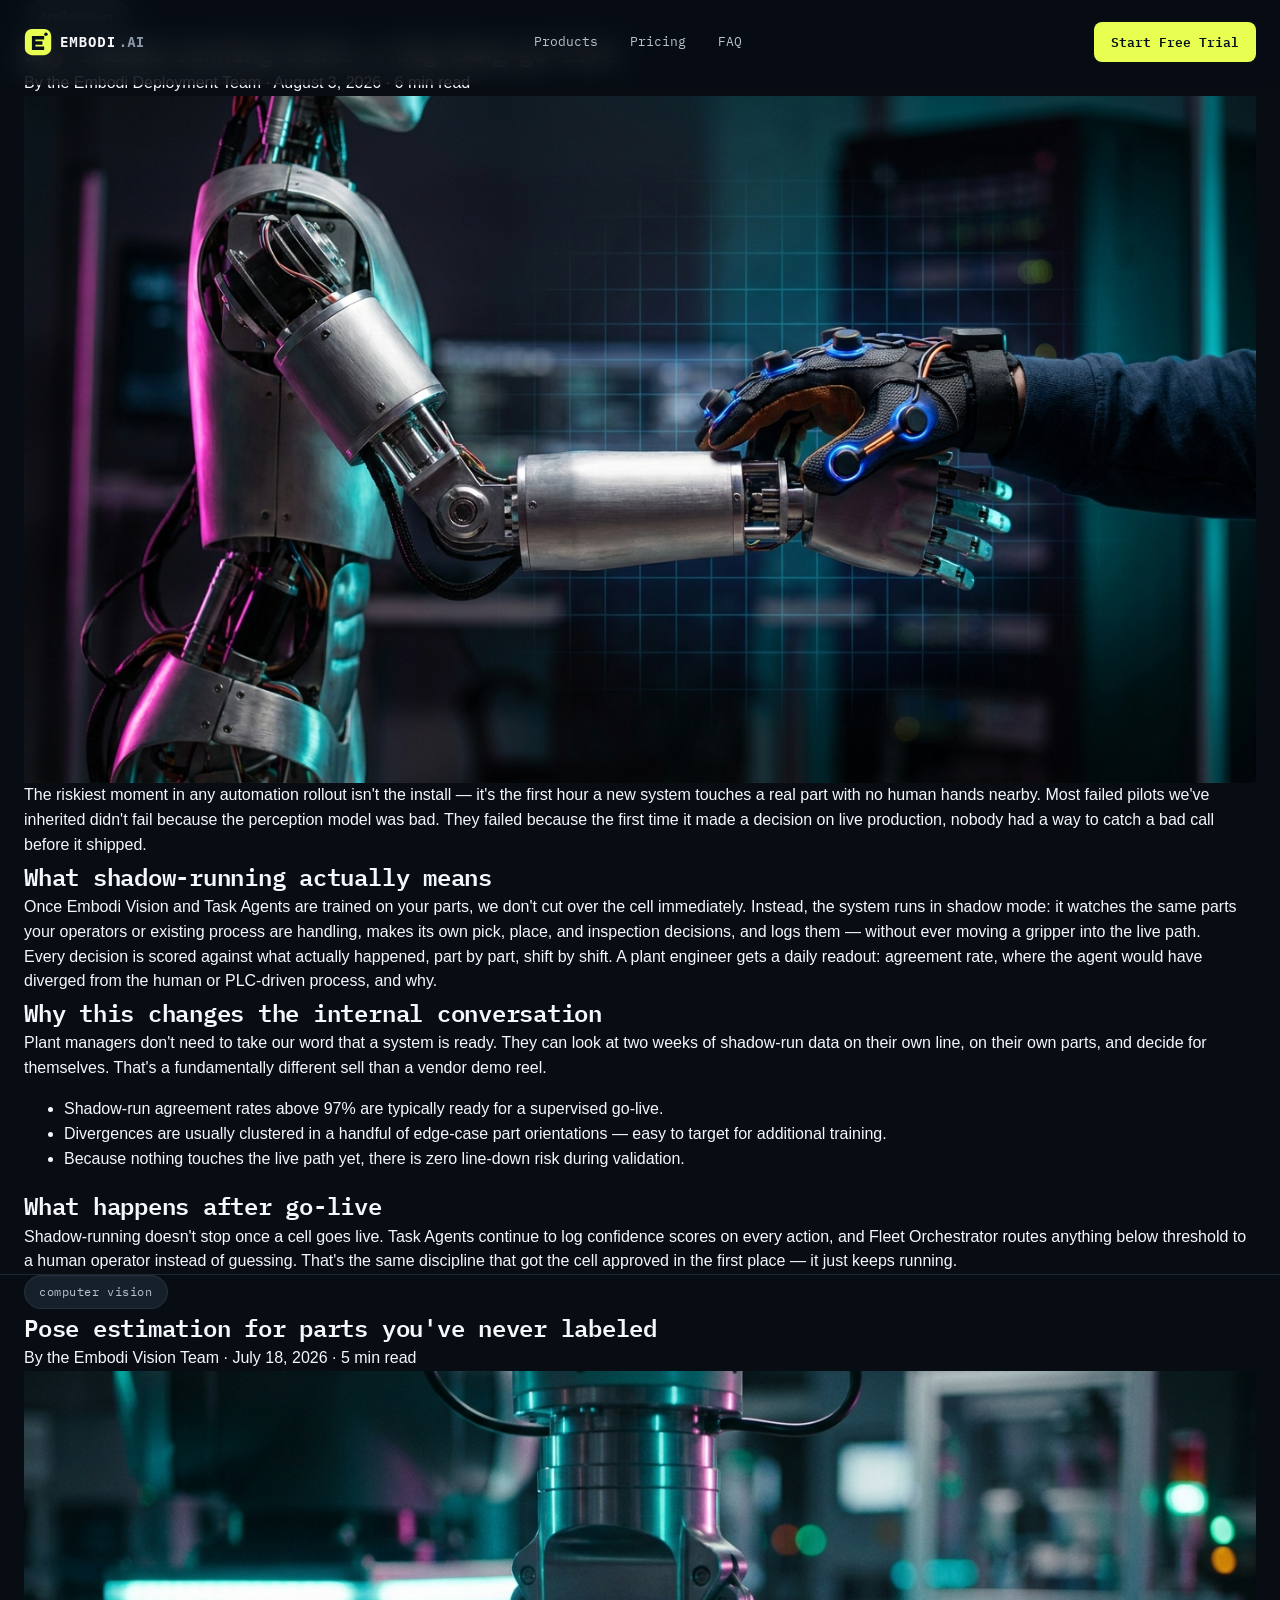
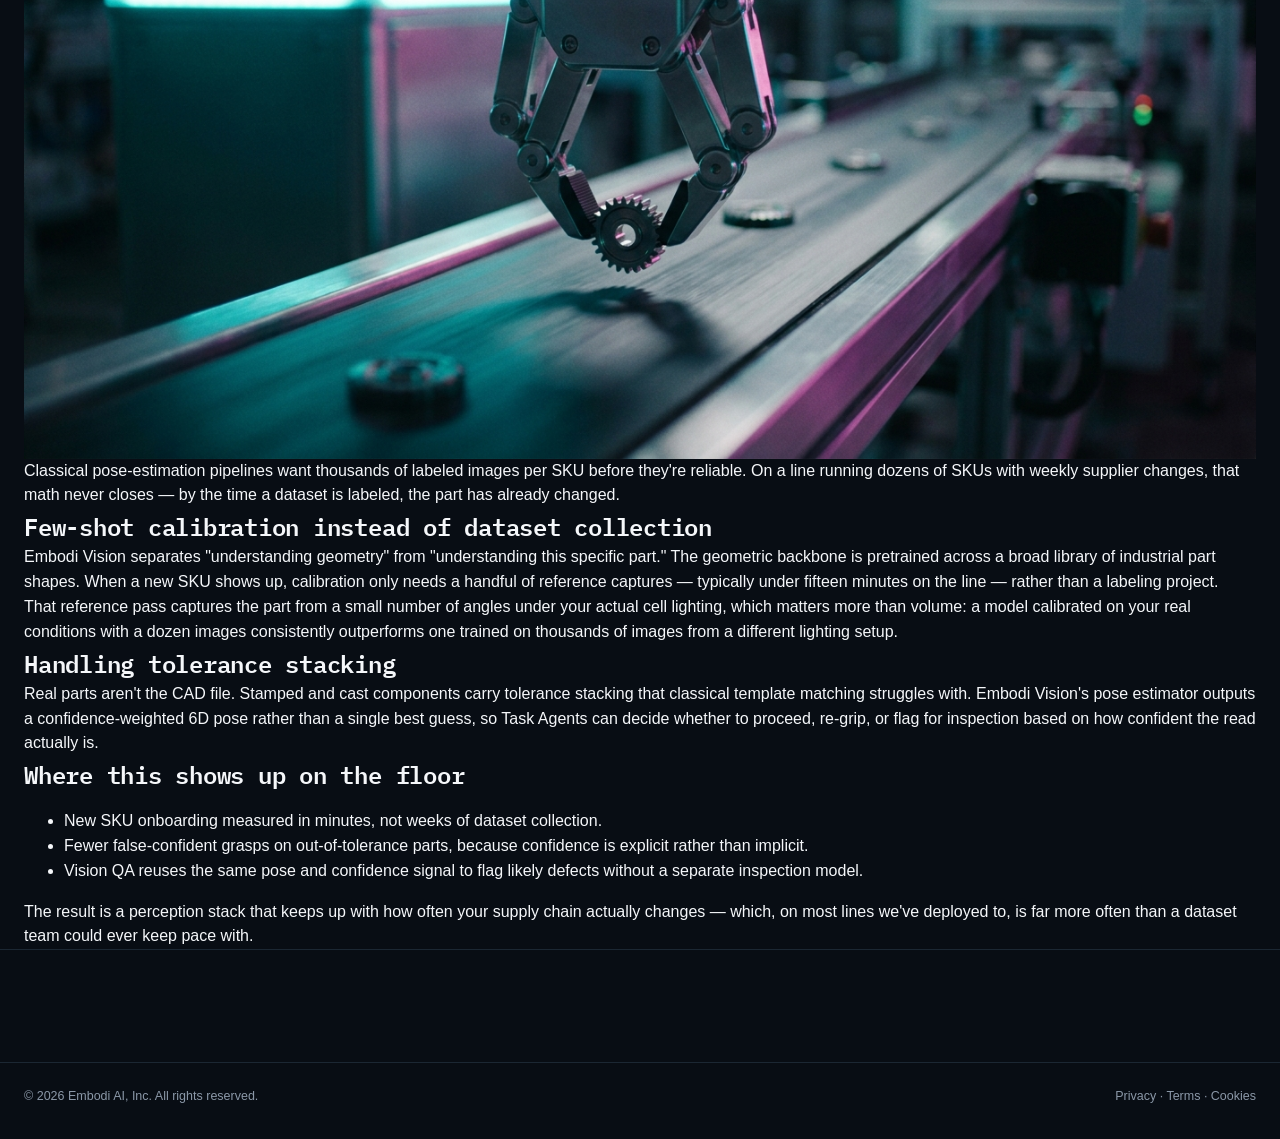
==== commit 871d3640: "Add files via upload" ====
--- a/blog.html
+++ b/blog.html
@@ -10,7 +10,7 @@
 <nav class="nav scrolled"><div class="wrap"><a href="index.html" class="brand"><span class="brand-text"><span class="dot"></span>EMBODI<span style="color:var(--text-3)">.AI</span></span><img class="logo-img" alt="Embodi AI logo"></a><div class="nav-links"><a href="index.html#products">Products</a><a href="index.html#pricing">Pricing</a><a href="index.html#faq">FAQ</a></div><div class="nav-cta"><a href="register.html" class="btn btn-primary btn-sm">Start Free Trial</a></div></div></nav>
 
 <article class="article wrap" id="article-1">
-  <span class="mono-tag">// deployment</span>
+  <span class="mono-tag">deployment</span>
   <h1>Why shadow-running beats a big-bang go-live</h1>
   <div class="meta">By the Embodi Deployment Team · August 3, 2026 · 6 min read</div>
   <img src="images/poster-ai-training.jpg" alt="Technician training a robot arm via demonstration alongside a computer vision overlay">
@@ -30,7 +30,7 @@
 </article>
 
 <article class="article wrap" id="article-2" style="border-top:1px solid var(--border);">
-  <span class="mono-tag">// computer vision</span>
+  <span class="mono-tag">computer vision</span>
   <h1>Pose estimation for parts you've never labeled</h1>
   <div class="meta">By the Embodi Vision Team · July 18, 2026 · 5 min read</div>
   <img src="images/poster-robot-demo.jpg" alt="Robotic gripper precisely picking a small mechanical part off a conveyor belt">
--- a/css/styles.css
+++ b/css/styles.css
@@ -30,7 +30,9 @@
 button{font-family:inherit;cursor:pointer;}
 .wrap{max-width:var(--max);margin:0 auto;padding:0 24px;}
 @media (max-width:640px){.wrap{padding:0 18px;}}
-.mono-tag{display:inline-flex;align-items:center;gap:8px;font-family:var(--mono);font-size:12px;letter-spacing:.06em;color:var(--primary);background:var(--primary-dim);border:1px solid rgba(232,255,82,.28);padding:6px 12px;border-radius:999px;}
+.mono-tag{display:inline-flex;align-items:center;gap:9px;font-family:var(--mono);font-size:11.5px;letter-spacing:.05em;color:var(--text-2);background:var(--surface-2);border:1px solid var(--border-strong);padding:7px 14px;border-radius:999px;box-shadow:0 1px 0 rgba(255,255,255,.02) inset;}
+.mono-tag .dot{width:6px;height:6px;border-radius:50%;background:var(--primary);flex-shrink:0;box-shadow:0 0 0 0 rgba(232,255,82,.5);animation:dot-pulse 2.2s ease-out infinite;}
+@keyframes dot-pulse{0%{box-shadow:0 0 0 0 rgba(232,255,82,.45);}70%{box-shadow:0 0 0 6px rgba(232,255,82,0);}100%{box-shadow:0 0 0 0 rgba(232,255,82,0);}}
 .section{padding:96px 0;position:relative;}
 @media (max-width:768px){.section{padding:64px 0;}}
 .section-head{max-width:720px;margin:0 auto 48px;text-align:center;}
@@ -77,7 +79,6 @@
   radial-gradient(60% 50% at 50% 0%, rgba(232,255,82,.16), transparent 60%),
   radial-gradient(40% 40% at 85% 20%, rgba(255,241,118,.08), transparent 60%),
   linear-gradient(180deg, rgba(8,13,20,.55) 0%, rgba(8,13,20,.85) 60%, var(--bg) 100%);}
-.hero-bg .grid-lines{position:absolute;inset:0;background-image:linear-gradient(rgba(232,255,82,.06) 1px,transparent 1px),linear-gradient(90deg,rgba(232,255,82,.06) 1px,transparent 1px);background-size:48px 48px;mask-image:radial-gradient(60% 60% at 50% 30%,black,transparent);}
 .hero-grid{display:block;max-width:760px;margin:0 auto;position:relative;z-index:1;text-align:center;}
 .hero-grid h1{font-size:clamp(36px,5.4vw,64px);line-height:1.08;margin-top:20px;}
 .hero-grid h1 .accent{color:var(--primary);}
@@ -142,7 +143,8 @@
 .testi-text{font-size:17px;color:var(--text);margin-bottom:22px;}
 .testi-footer{display:flex;align-items:center;justify-content:space-between;gap:14px;flex-wrap:wrap;}
 .testi-person{display:flex;align-items:center;gap:12px;}
-.testi-avatar{width:40px;height:40px;border-radius:50%;background:var(--surface-2);border:1px solid var(--border-strong);display:flex;align-items:center;justify-content:center;font-family:var(--mono);font-size:13px;color:var(--primary);}
+.testi-avatar{width:44px;height:44px;border-radius:50%;background:var(--surface-2);border:1px solid var(--border-strong);display:flex;align-items:center;justify-content:center;overflow:hidden;flex-shrink:0;}
+.testi-avatar img{width:100%;height:100%;display:block;object-fit:cover;}
 .testi-name{font-size:14px;font-weight:600;}
 .testi-role{font-size:12.5px;color:var(--text-3);}
 .testi-metric{font-family:var(--mono);font-size:13px;color:var(--accent);border:1px solid var(--border-strong);padding:6px 12px;border-radius:999px;}
@@ -221,7 +223,9 @@
 .field label{display:block;font-size:13px;color:var(--text-2);margin-bottom:6px;font-family:var(--mono);}
 .field input{width:100%;background:var(--bg);border:1px solid var(--border-strong);border-radius:8px;padding:12px 14px;color:var(--text);font-size:14px;}
 .field input:focus{outline:none;border-color:var(--primary);}
-.field-error{color:#FF6B6B;font-size:12.5px;margin-top:6px;min-height:16px;}
+.field input.input-error{border-color:#FF6B6B;box-shadow:0 0 0 3px rgba(255,107,107,.1);}
+.field input.input-error:focus{border-color:#FF6B6B;box-shadow:0 0 0 3px rgba(255,107,107,.16);}
+.field-error{color:#FF8A8A;font-size:12.5px;margin-top:6px;min-height:16px;}
 .auth-foot{margin-top:18px;text-align:center;font-size:13.5px;color:var(--text-2);}
 .auth-foot a{color:var(--primary);}
 .form-msg{margin-top:14px;padding:12px 14px;border-radius:8px;font-size:13.5px;display:none;}
